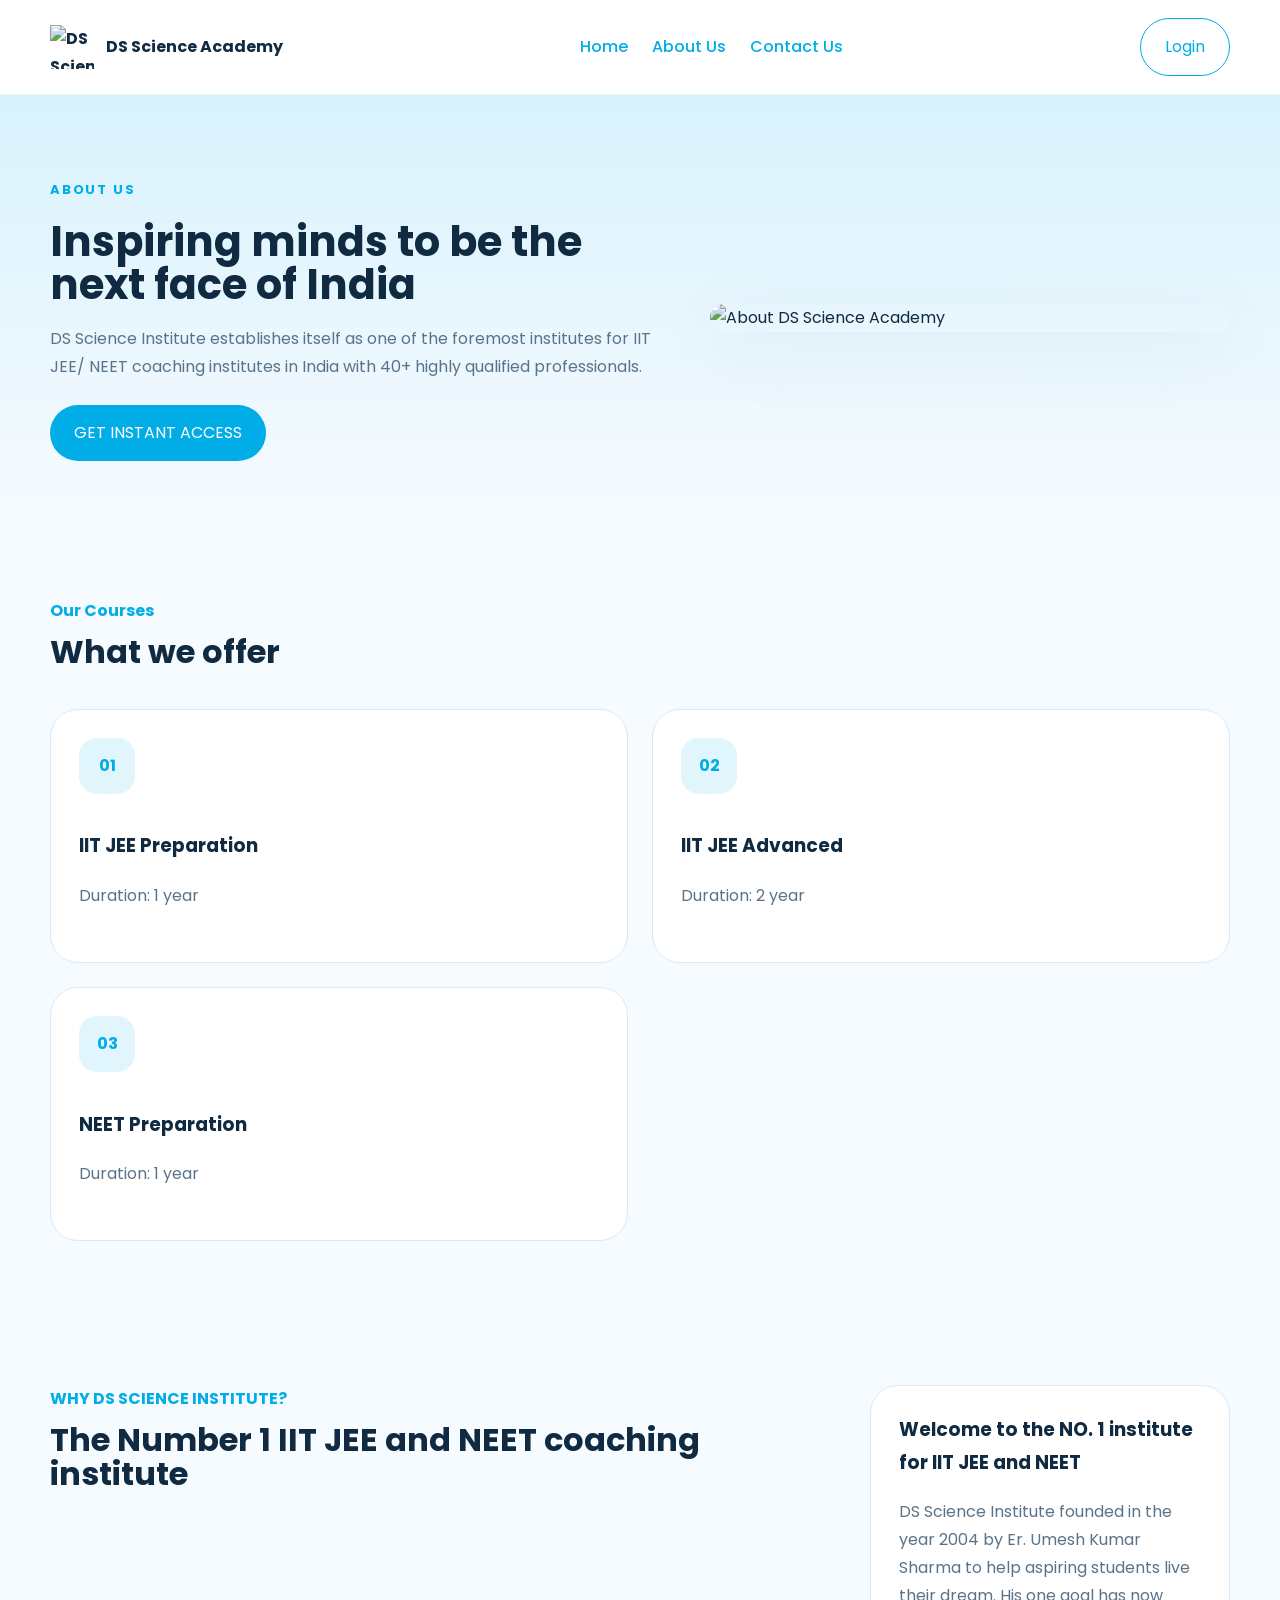
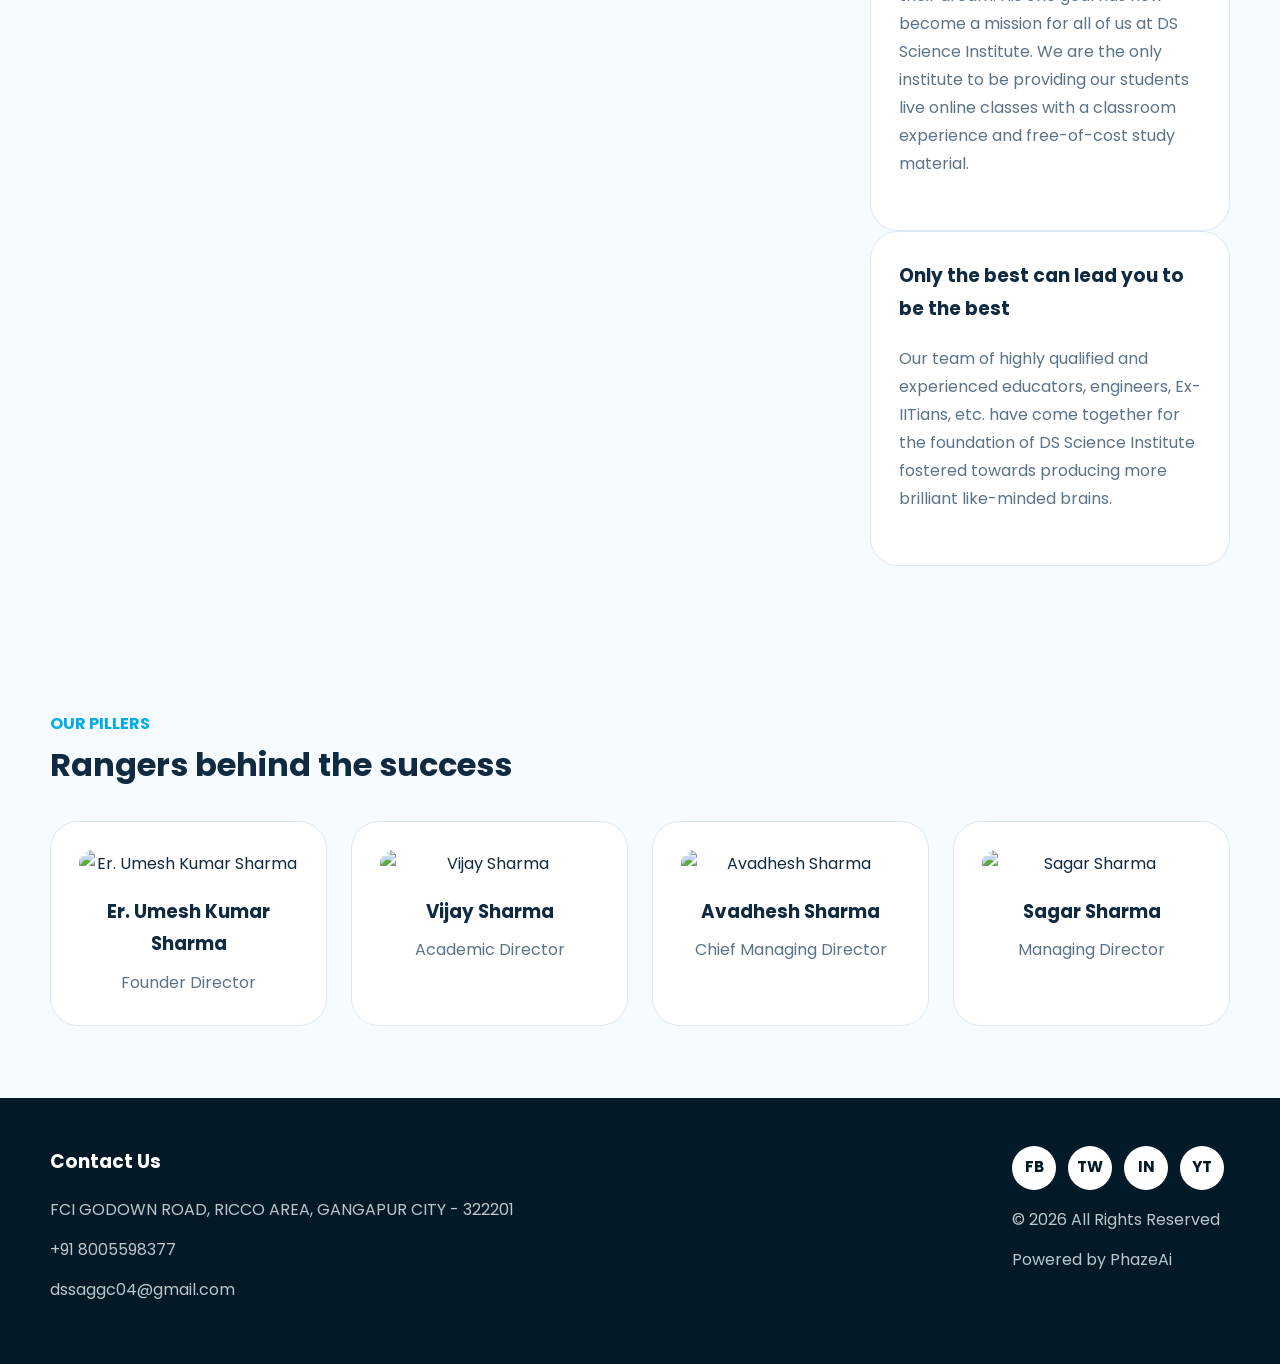
==== about-us.html @ 4ce63ceb "Add files via upload" ====
<!DOCTYPE html>
<html lang="en">
<head>
  <meta charset="UTF-8" />
  <meta name="viewport" content="width=device-width, initial-scale=1.0" />
  <title>About Us - DS Science Academy</title>
  <link rel="stylesheet" href="style.css" />
</head>
<body>
  <header class="site-header">
    <div class="container header-inner">
      <a href="index.html" class="brand">
        <img src="./images/LOGO_1771930653497.webp" alt="DS Science Academy Logo" />
        <span>DS Science Academy</span>
      </a>
      <button class="nav-toggle" aria-label="Open navigation">Menu</button>
      <nav class="site-nav">
        <a href="index.html">Home</a>
        <a href="about-us.html">About Us</a>
        <a href="contact-us.html">Contact Us</a>
      </nav>
      <a class="btn btn-outline target="_blank" rel="noreferrer">Login</a>
    </div>
  </header>

  <main>
    <section class="hero hero-home">
      <div class="container hero-grid">
        <div class="hero-copy">
          <span class="eyebrow">ABOUT US</span>
          <h1>Inspiring minds to be the next face of India</h1>
          <p>DS Science Institute establishes itself as one of the foremost institutes for IIT JEE/ NEET coaching institutes in India with 40+ highly qualified professionals.</p>
          <a class="btn btn-primary" href="contact-us.html">GET INSTANT ACCESS</a>
        </div>
        <div class="hero-media">
          <img src="./images/stare.webp" alt="About DS Science Academy" />
        </div>
      </div>
    </section>

    <section class="section section-courses">
      <div class="container">
        <div class="section-head">
          <span>Our Courses</span>
          <h2>What we offer</h2>
        </div>
        <div class="cards grid-2">
          <article class="card">
            <div class="card-number">01</div>
            <div>
              <h3>IIT JEE Preparation</h3>
              <p>Duration: 1 year</p>
            </div>
          </article>
          <article class="card">
            <div class="card-number">02</div>
            <div>
              <h3>IIT JEE Advanced</h3>
              <p>Duration: 2 year</p>
            </div>
          </article>
          <article class="card">
            <div class="card-number">03</div>
            <div>
              <h3>NEET Preparation</h3>
              <p>Duration: 1 year</p>
            </div>
          </article>
        </div>
      </div>
    </section>

    <section class="section section-why">
      <div class="container why-grid">
        <div class="why-copy">
          <span>WHY DS SCIENCE INSTITUTE?</span>
          <h2>The Number 1 IIT JEE and NEET coaching institute</h2>
        </div>
        <div class="why-cards grid-2">
          <article class="why-card">
            <h3>Welcome to the NO. 1 institute for IIT JEE and NEET</h3>
            <p>DS Science Institute founded in the year 2004 by Er. Umesh Kumar Sharma to help aspiring students live their dream. His one goal has now become a mission for all of us at DS Science Institute. We are the only institute to be providing our students live online classes with a classroom experience and free-of-cost study material.</p>
          </article>
          <article class="why-card">
            <h3>Only the best can lead you to be the best</h3>
            <p>Our team of highly qualified and experienced educators, engineers, Ex-IITians, etc. have come together for the foundation of DS Science Institute fostered towards producing more brilliant like-minded brains.</p>
          </article>
        </div>
      </div>
    </section>

    <section class="section section-team">
      <div class="container">
        <div class="section-head">
          <span>OUR PILLERS</span>
          <h2>Rangers behind the success</h2>
        </div>
        <div class="cards grid-4">
          <article class="team-card">
            <img src="./images/umeshkumar.webp" alt="Er. Umesh Kumar Sharma" />
            <h3>Er. Umesh Kumar Sharma</h3>
            <p>Founder Director</p>
          </article>
          <article class="team-card">
            <img src="./images/vijaysharma.webp" alt="Vijay Sharma" />
            <h3>Vijay Sharma</h3>
            <p>Academic Director</p>
          </article>
          <article class="team-card">
            <img src="./images/avadheshsharma.png.webp" alt="Avadhesh Sharma" />
            <h3>Avadhesh Sharma</h3>
            <p>Chief Managing Director</p>
          </article>
          <article class="team-card">
            <img src="./images/sagarsharma.webp" alt="Sagar Sharma" />
            <h3>Sagar Sharma</h3>
            <p>Managing Director</p>
          </article>
        </div>
      </div>
    </section>
  </main>

  <footer class="site-footer">
    <div class="container footer-grid">
      <div>
        <h3>Contact Us</h3>
        <p>FCI GODOWN ROAD, RICCO AREA, GANGAPUR CITY - 322201</p>
        <p>+91 8005598377</p>
        <p>dssaggc04@gmail.com</p>
      </div>
      <div class="footer-right">
        <div class="footer-actions">
          <a class="icon-button" href="#">FB</a>
          <a class="icon-button" href="#">TW</a>
          <a class="icon-button" href="#">IN</a>
          <a class="icon-button" href="#">YT</a>
        </div>
        <p>© 2026 All Rights Reserved</p>
        <p>Powered by PhazeAi</a></p>
      </div>
    </div>
  </footer>

  <script src="scripts.js"></script>
</body>
</html>
---- style.css ----
@import url('https://fonts.googleapis.com/css2?family=Poppins:wght@300;400;500;600;700&display=swap');

:root {
  --bg: #f6fbff;
  --surface: #ffffff;
  --text: #102a41;
  --muted: #5b7388;
  --primary: #00ade7;
  --primary-dark: #007fb2;
  --border: #dbe9f4;
  --shadow: 0 18px 70px rgba(0, 67, 120, 0.08);
}

* {
  box-sizing: border-box;
}

html {
  scroll-behavior: smooth;
}

body {
  margin: 0;
  font-family: "Rubik", "Roboto", "Helvetica", "Arial", sans-serif;
  color: var(--text);
  background: var(--bg);
  line-height: 1.75;
  font-family: 'Poppins', sans-serif;
}

img {
  max-width: 100%;
  display: block;
}

a {
  color: inherit;
  text-decoration: none;
}

button,
a.btn {
  font: inherit;
}

.container {
  width: min(1180px, calc(100% - 40px));
  margin: 0 auto;
}

.header-inner,
.hero-grid,
.feature-grid,
.why-grid,
.footer-grid {
  display: grid;
  gap: 32px;
}

.site-header {
  position: sticky;
  top: 0;
  z-index: 20;
  background: rgba(255, 255, 255, 0.98);
  border-bottom: 1px solid rgba(13, 50, 73, 0.06);
  backdrop-filter: blur(10px);
}

.header-inner {
  grid-template-columns: auto 1fr auto;
  align-items: center;
  padding: 18px 0;
}

.brand {
  display: inline-flex;
  align-items: center;
  gap: 12px;
  font-weight: 700;
  color: var(--text);
}

.brand img {
  width: 44px;
  height: 44px;
  object-fit: contain;
}

.site-nav {
  display: flex;
  justify-content: center;
  gap: 24px;
}

.site-nav a {
  color: var(--primary);
  font-weight: 500;
}

.btn {
  display: inline-flex;
  align-items: center;
  justify-content: center;
  gap: 10px;
  padding: 14px 24px;
  border-radius: 999px;
  border: none;
  cursor: pointer;
  transition: transform 0.2s ease, box-shadow 0.2s ease;
}

.btn:hover {
  transform: translateY(-1px);
}

.btn-primary {
  background: var(--primary);
  color: #fff;
}

.btn-outline {
  border: 1px solid var(--primary);
  color: var(--primary);
  background: transparent;
}

.nav-toggle {
  display: none;
  border: 1px solid rgba(0, 173, 231, 0.16);
  background: #fff;
  color: var(--primary);
  border-radius: 999px;
  padding: 10px 16px;
}

.hero {
  padding: 80px 0 64px;
}

.hero-home {
  background: linear-gradient(180deg, rgba(0, 173, 231, 0.12) 0%, rgba(255, 255, 255, 0) 100%);
}

.hero-grid {
  grid-template-columns: minmax(0, 1fr) minmax(320px, 520px);
  align-items: center;
}

.hero-copy {
  max-width: 640px;
}

.eyebrow {
  display: inline-block;
  margin-bottom: 18px;
  font-size: 13px;
  font-weight: 700;
  letter-spacing: 0.14em;
  text-transform: uppercase;
  color: var(--primary);
}

.hero-copy h1,
.feature-copy h2,
.section-head h2,
.why-copy h2 {
  margin: 0 0 18px;
  font-size: clamp(2.6rem, 2.8vw, 4rem);
  line-height: 1.05;
}

.hero-copy p,
.feature-copy p,
.card p,
.why-card p,
.section-copy p {
  margin: 0 0 24px;
  color: var(--muted);
  font-size: 1rem;
}

.hero-media {
  border-radius: 32px;
  overflow: hidden;
  box-shadow: var(--shadow);
}

.feature {
  background: #ffffff;
  padding: 64px 0;
}

.feature-grid {
  grid-template-columns: minmax(0, 1fr) minmax(320px, 520px);
  align-items: center;
}

.feature-media {
  border-radius: 28px;
  overflow: hidden;
  box-shadow: var(--shadow);
}

.section {
  padding: 72px 0;
}

.section-courses .section-head,
.section-team .section-head,
.section-why .why-copy {
  margin-bottom: 40px;
}

.section-head span,
.why-copy span {
  display: block;
  font-weight: 700;
  color: var(--primary);
  margin-bottom: 10px;
}

.section-head h2,
.why-copy h2 {
  margin: 0;
  font-size: clamp(2rem, 2.5vw, 3rem);
}

.cards {
  display: grid;
  gap: 24px;
}

.grid-2 {
  grid-template-columns: repeat(2, minmax(0, 1fr));
}

.grid-4 {
  grid-template-columns: repeat(4, minmax(0, 1fr));
}

.card,
.team-card,
.why-card {
  background: var(--surface);
  border: 1px solid var(--border);
  border-radius: 28px;
  padding: 28px;
}

.card-number {
  display: inline-flex;
  align-items: center;
  justify-content: center;
  width: 56px;
  height: 56px;
  border-radius: 18px;
  background: rgba(0, 173, 231, 0.12);
  color: var(--primary);
  font-weight: 700;
  margin-bottom: 18px;
}

.team-card {
  text-align: center;
}

.team-card img {
  width: 100%;
  max-height: 320px;
  object-fit: cover;
  border-radius: 24px;
  margin-bottom: 18px;
}

.team-card h3 {
  margin: 0 0 8px;
  font-size: 1.15rem;
}

.team-card p {
  margin: 0;
  color: var(--muted);
}

.why-grid {
  grid-template-columns: minmax(0, 1fr) 360px;
  align-items: start;
}

.why-cards {
  grid-template-columns: repeat(2, minmax(0, 1fr));
}

.why-card h3 {
  margin-top: 0;
}

.site-footer {
  background: #021927;
  color: #ffffff;
  padding: 48px 0;
}

.footer-grid {
  grid-template-columns: 1fr auto;
  gap: 28px;
}

.site-footer h3 {
  margin: 0 0 18px;
}

.site-footer p {
  margin: 0 10px 12px 0;
  color: rgba(255, 255, 255, 0.75);
}

.footer-actions {
  display: flex;
  gap: 12px;
  flex-wrap: wrap;
  margin-bottom: 16px;
}

.icon-button {
  display: inline-flex;
  align-items: center;
  justify-content: center;
  width: 44px;
  height: 44px;
  color: #021927;
  background: #ffffff;
  border-radius: 999px;
  font-size: 0.95rem;
  font-weight: 700;
}

@media (max-width: 980px) {
  .header-inner,
  .hero-grid,
  .feature-grid,
  .why-grid,
  .footer-grid {
    grid-template-columns: 1fr;
  }

  .site-nav {
    justify-content: flex-start;
    gap: 18px;
  }
}

@media (max-width: 760px) {
  .header-inner {
    grid-template-columns: auto auto;
  }

  .site-nav {
    position: absolute;
    inset: 76px 20px 0;
    display: grid;
    background: rgba(255, 255, 255, 0.98);
    border: 1px solid var(--border);
    border-radius: 20px;
    padding: 16px 20px;
    gap: 12px;
    transform: translateY(-20px);
    opacity: 0;
    pointer-events: none;
    transition: opacity 0.2s ease, transform 0.2s ease;
  }

  .site-nav.open {
    opacity: 1;
    transform: translateY(0);
    pointer-events: auto;
  }

  .nav-toggle {
    display: inline-flex;
  }

  .btn-outline {
    order: 3;
  }

  .hero {
    padding-top: 60px;
  }

  .cards,
  .why-cards,
  .grid-2,
  .grid-4 {
    grid-template-columns: 1fr;
  }
}
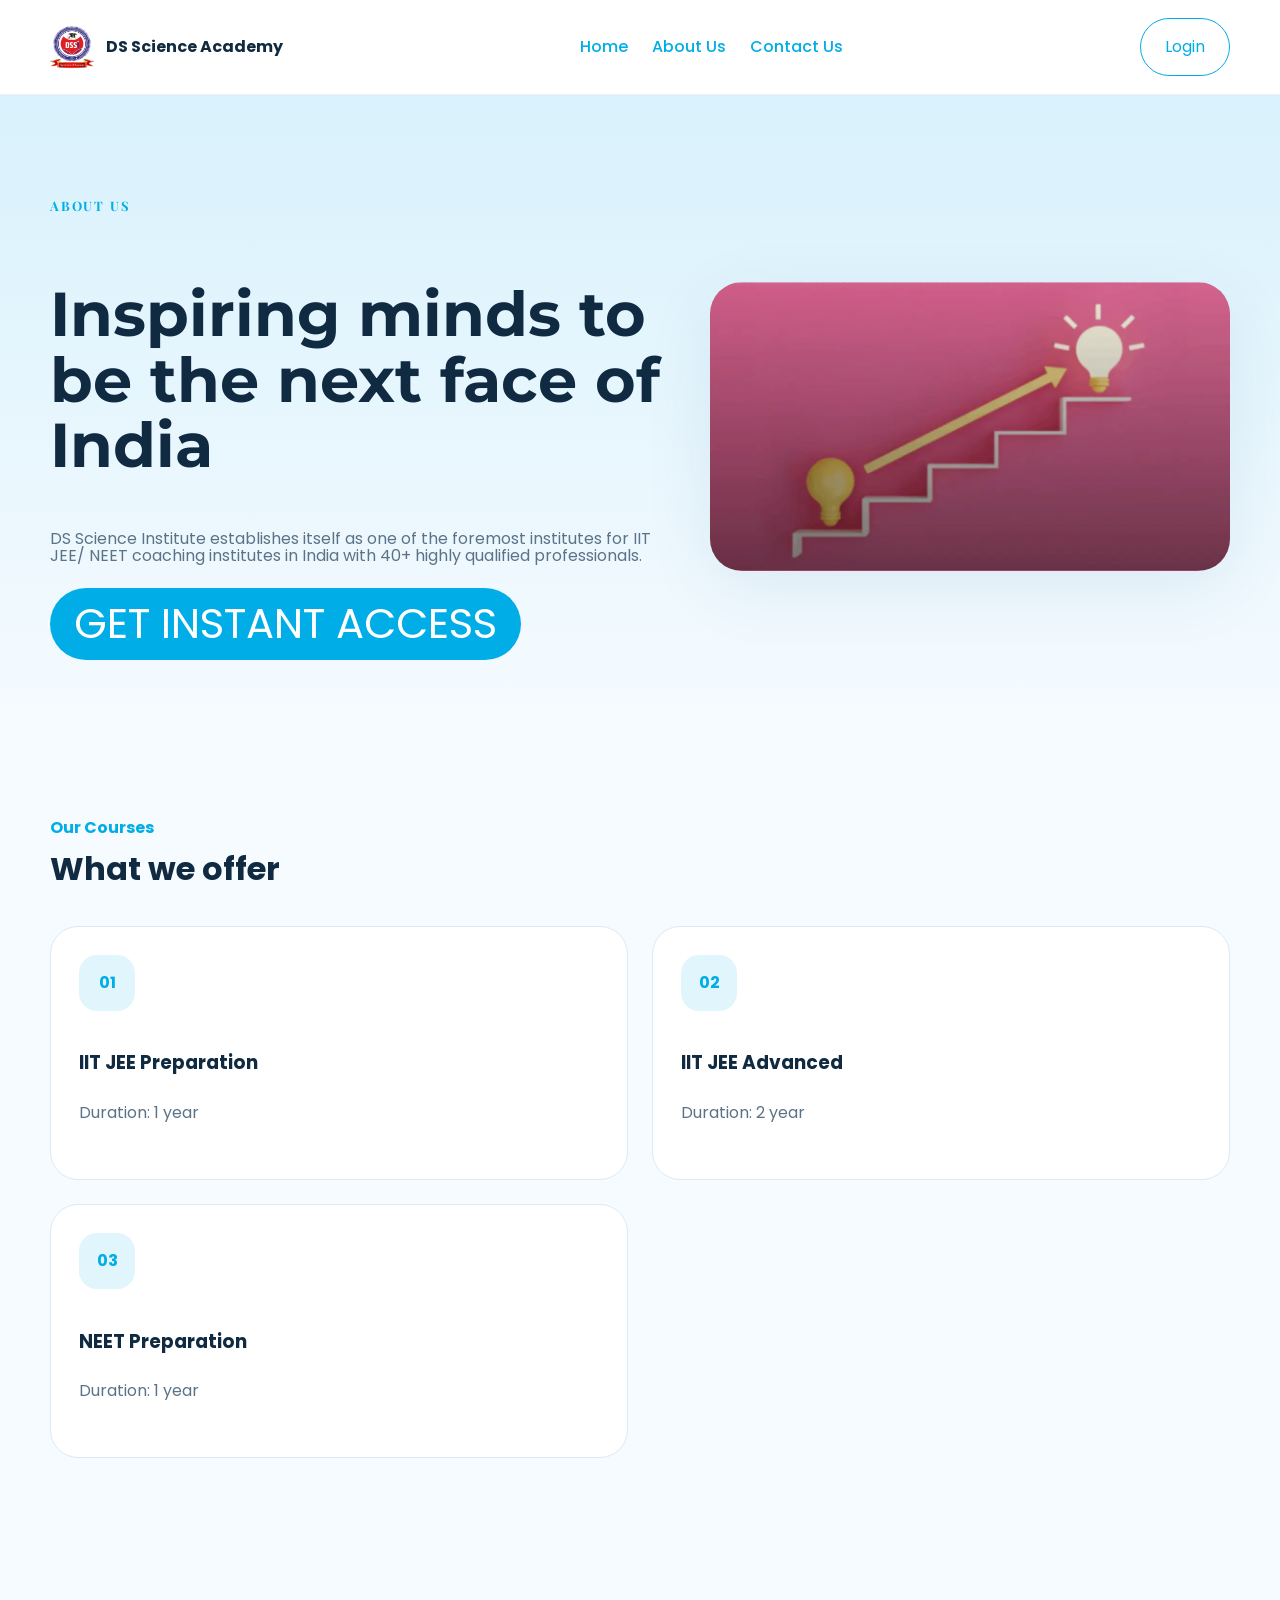
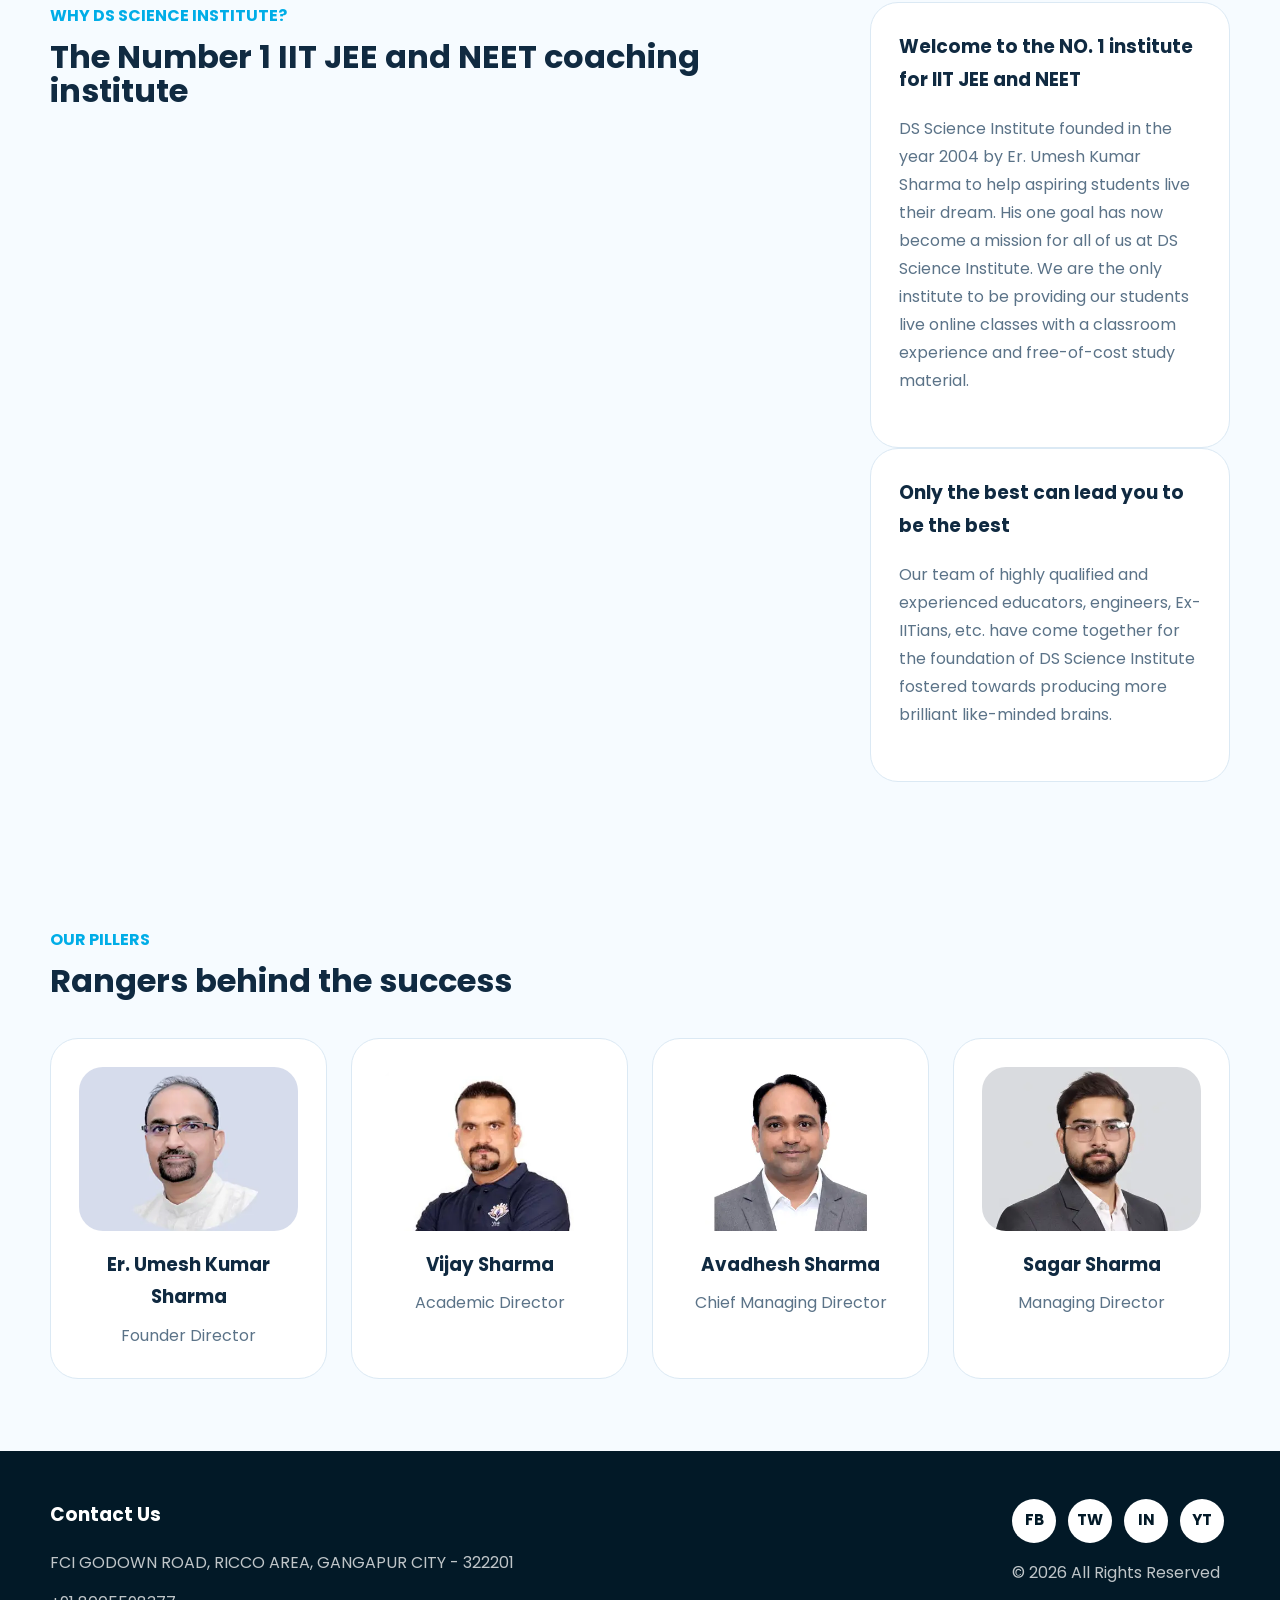
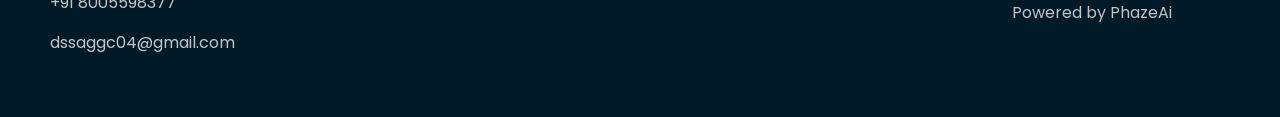
==== commit 11d422a3: "update images" ====
--- a/about-us.html
+++ b/about-us.html
@@ -1,147 +1,147 @@
-<!DOCTYPE html>
-<html lang="en">
-<head>
-  <meta charset="UTF-8" />
-  <meta name="viewport" content="width=device-width, initial-scale=1.0" />
-  <title>About Us - DS Science Academy</title>
-  <link rel="stylesheet" href="style.css" />
-</head>
-<body>
-  <header class="site-header">
-    <div class="container header-inner">
-      <a href="index.html" class="brand">
-        <img src="./images/LOGO_1771930653497.webp" alt="DS Science Academy Logo" />
-        <span>DS Science Academy</span>
-      </a>
-      <button class="nav-toggle" aria-label="Open navigation">Menu</button>
-      <nav class="site-nav">
-        <a href="index.html">Home</a>
-        <a href="about-us.html">About Us</a>
-        <a href="contact-us.html">Contact Us</a>
-      </nav>
-      <a class="btn btn-outline target="_blank" rel="noreferrer">Login</a>
-    </div>
-  </header>
-
-  <main>
-    <section class="hero hero-home">
-      <div class="container hero-grid">
-        <div class="hero-copy">
-          <span class="eyebrow">ABOUT US</span>
-          <h1>Inspiring minds to be the next face of India</h1>
-          <p>DS Science Institute establishes itself as one of the foremost institutes for IIT JEE/ NEET coaching institutes in India with 40+ highly qualified professionals.</p>
-          <a class="btn btn-primary" href="contact-us.html">GET INSTANT ACCESS</a>
-        </div>
-        <div class="hero-media">
-          <img src="./images/stare.webp" alt="About DS Science Academy" />
-        </div>
-      </div>
-    </section>
-
-    <section class="section section-courses">
-      <div class="container">
-        <div class="section-head">
-          <span>Our Courses</span>
-          <h2>What we offer</h2>
-        </div>
-        <div class="cards grid-2">
-          <article class="card">
-            <div class="card-number">01</div>
-            <div>
-              <h3>IIT JEE Preparation</h3>
-              <p>Duration: 1 year</p>
-            </div>
-          </article>
-          <article class="card">
-            <div class="card-number">02</div>
-            <div>
-              <h3>IIT JEE Advanced</h3>
-              <p>Duration: 2 year</p>
-            </div>
-          </article>
-          <article class="card">
-            <div class="card-number">03</div>
-            <div>
-              <h3>NEET Preparation</h3>
-              <p>Duration: 1 year</p>
-            </div>
-          </article>
-        </div>
-      </div>
-    </section>
-
-    <section class="section section-why">
-      <div class="container why-grid">
-        <div class="why-copy">
-          <span>WHY DS SCIENCE INSTITUTE?</span>
-          <h2>The Number 1 IIT JEE and NEET coaching institute</h2>
-        </div>
-        <div class="why-cards grid-2">
-          <article class="why-card">
-            <h3>Welcome to the NO. 1 institute for IIT JEE and NEET</h3>
-            <p>DS Science Institute founded in the year 2004 by Er. Umesh Kumar Sharma to help aspiring students live their dream. His one goal has now become a mission for all of us at DS Science Institute. We are the only institute to be providing our students live online classes with a classroom experience and free-of-cost study material.</p>
-          </article>
-          <article class="why-card">
-            <h3>Only the best can lead you to be the best</h3>
-            <p>Our team of highly qualified and experienced educators, engineers, Ex-IITians, etc. have come together for the foundation of DS Science Institute fostered towards producing more brilliant like-minded brains.</p>
-          </article>
-        </div>
-      </div>
-    </section>
-
-    <section class="section section-team">
-      <div class="container">
-        <div class="section-head">
-          <span>OUR PILLERS</span>
-          <h2>Rangers behind the success</h2>
-        </div>
-        <div class="cards grid-4">
-          <article class="team-card">
-            <img src="./images/umeshkumar.webp" alt="Er. Umesh Kumar Sharma" />
-            <h3>Er. Umesh Kumar Sharma</h3>
-            <p>Founder Director</p>
-          </article>
-          <article class="team-card">
-            <img src="./images/vijaysharma.webp" alt="Vijay Sharma" />
-            <h3>Vijay Sharma</h3>
-            <p>Academic Director</p>
-          </article>
-          <article class="team-card">
-            <img src="./images/avadheshsharma.png.webp" alt="Avadhesh Sharma" />
-            <h3>Avadhesh Sharma</h3>
-            <p>Chief Managing Director</p>
-          </article>
-          <article class="team-card">
-            <img src="./images/sagarsharma.webp" alt="Sagar Sharma" />
-            <h3>Sagar Sharma</h3>
-            <p>Managing Director</p>
-          </article>
-        </div>
-      </div>
-    </section>
-  </main>
-
-  <footer class="site-footer">
-    <div class="container footer-grid">
-      <div>
-        <h3>Contact Us</h3>
-        <p>FCI GODOWN ROAD, RICCO AREA, GANGAPUR CITY - 322201</p>
-        <p>+91 8005598377</p>
-        <p>dssaggc04@gmail.com</p>
-      </div>
-      <div class="footer-right">
-        <div class="footer-actions">
-          <a class="icon-button" href="#">FB</a>
-          <a class="icon-button" href="#">TW</a>
-          <a class="icon-button" href="#">IN</a>
-          <a class="icon-button" href="#">YT</a>
-        </div>
-        <p>© 2026 All Rights Reserved</p>
-        <p>Powered by PhazeAi</a></p>
-      </div>
-    </div>
-  </footer>
-
-  <script src="scripts.js"></script>
-</body>
-</html>
+<!DOCTYPE html>
+<html lang="en">
+<head>
+  <meta charset="UTF-8" />
+  <meta name="viewport" content="width=device-width, initial-scale=1.0" />
+  <title>About Us - DS Science Academy</title>
+  <link rel="stylesheet" href="style.css" />
+</head>
+<body>
+  <header class="site-header">
+    <div class="container header-inner">
+      <a href="index.html" class="brand">
+        <img src="./images/LOGO_1771930653497.webp" alt="DS Science Academy Logo" />
+        <span>DS Science Academy</span>
+      </a>
+      <button class="nav-toggle" aria-label="Open navigation">Menu</button>
+      <nav class="site-nav">
+        <a href="index.html">Home</a>
+        <a href="about-us.html">About Us</a>
+        <a href="contact-us.html">Contact Us</a>
+      </nav>
+      <a class="btn btn-outline target="_blank" rel="noreferrer">Login</a>
+    </div>
+  </header>
+
+  <main>
+    <section class="hero hero-home">
+      <div class="container hero-grid">
+        <div class="hero-copy">
+          <span class="eyebrow">ABOUT US</span>
+          <h1>Inspiring minds to be the next face of India</h1>
+          <p>DS Science Institute establishes itself as one of the foremost institutes for IIT JEE/ NEET coaching institutes in India with 40+ highly qualified professionals.</p>
+          <a class="btn btn-primary" href="contact-us.html">GET INSTANT ACCESS</a>
+        </div>
+        <div class="hero-media">
+          <img src="./images/stare.webp" alt="About DS Science Academy" />
+        </div>
+      </div>
+    </section>
+
+    <section class="section section-courses">
+      <div class="container">
+        <div class="section-head">
+          <span>Our Courses</span>
+          <h2>What we offer</h2>
+        </div>
+        <div class="cards grid-2">
+          <article class="card">
+            <div class="card-number">01</div>
+            <div>
+              <h3>IIT JEE Preparation</h3>
+              <p>Duration: 1 year</p>
+            </div>
+          </article>
+          <article class="card">
+            <div class="card-number">02</div>
+            <div>
+              <h3>IIT JEE Advanced</h3>
+              <p>Duration: 2 year</p>
+            </div>
+          </article>
+          <article class="card">
+            <div class="card-number">03</div>
+            <div>
+              <h3>NEET Preparation</h3>
+              <p>Duration: 1 year</p>
+            </div>
+          </article>
+        </div>
+      </div>
+    </section>
+
+    <section class="section section-why">
+      <div class="container why-grid">
+        <div class="why-copy">
+          <span>WHY DS SCIENCE INSTITUTE?</span>
+          <h2>The Number 1 IIT JEE and NEET coaching institute</h2>
+        </div>
+        <div class="why-cards grid-2">
+          <article class="why-card">
+            <h3>Welcome to the NO. 1 institute for IIT JEE and NEET</h3>
+            <p>DS Science Institute founded in the year 2004 by Er. Umesh Kumar Sharma to help aspiring students live their dream. His one goal has now become a mission for all of us at DS Science Institute. We are the only institute to be providing our students live online classes with a classroom experience and free-of-cost study material.</p>
+          </article>
+          <article class="why-card">
+            <h3>Only the best can lead you to be the best</h3>
+            <p>Our team of highly qualified and experienced educators, engineers, Ex-IITians, etc. have come together for the foundation of DS Science Institute fostered towards producing more brilliant like-minded brains.</p>
+          </article>
+        </div>
+      </div>
+    </section>
+
+    <section class="section section-team">
+      <div class="container">
+        <div class="section-head">
+          <span>OUR PILLERS</span>
+          <h2>Rangers behind the success</h2>
+        </div>
+        <div class="cards grid-4">
+          <article class="team-card">
+            <img src="./images/umeshkumar.webp" alt="Er. Umesh Kumar Sharma" />
+            <h3>Er. Umesh Kumar Sharma</h3>
+            <p>Founder Director</p>
+          </article>
+          <article class="team-card">
+            <img src="./images/vijaysharma.webp" alt="Vijay Sharma" />
+            <h3>Vijay Sharma</h3>
+            <p>Academic Director</p>
+          </article>
+          <article class="team-card">
+            <img src="./images/avadheshsharma.png.webp" alt="Avadhesh Sharma" />
+            <h3>Avadhesh Sharma</h3>
+            <p>Chief Managing Director</p>
+          </article>
+          <article class="team-card">
+            <img src="./images/sagarsharma.webp" alt="Sagar Sharma" />
+            <h3>Sagar Sharma</h3>
+            <p>Managing Director</p>
+          </article>
+        </div>
+      </div>
+    </section>
+  </main>
+
+  <footer class="site-footer">
+    <div class="container footer-grid">
+      <div>
+        <h3>Contact Us</h3>
+        <p>FCI GODOWN ROAD, RICCO AREA, GANGAPUR CITY - 322201</p>
+        <p>+91 8005598377</p>
+        <p>dssaggc04@gmail.com</p>
+      </div>
+      <div class="footer-right">
+        <div class="footer-actions">
+          <a class="icon-button" href="#">FB</a>
+          <a class="icon-button" href="#">TW</a>
+          <a class="icon-button" href="#">IN</a>
+          <a class="icon-button" href="#">YT</a>
+        </div>
+        <p>© 2026 All Rights Reserved</p>
+        <p>Powered by PhazeAi</a></p>
+      </div>
+    </div>
+  </footer>
+
+  <script src="scripts.js"></script>
+</body>
+</html>
--- a/style.css
+++ b/style.css
@@ -1,397 +1,424 @@
-@import url('https://fonts.googleapis.com/css2?family=Poppins:wght@300;400;500;600;700&display=swap');
-
-:root {
-  --bg: #f6fbff;
-  --surface: #ffffff;
-  --text: #102a41;
-  --muted: #5b7388;
-  --primary: #00ade7;
-  --primary-dark: #007fb2;
-  --border: #dbe9f4;
-  --shadow: 0 18px 70px rgba(0, 67, 120, 0.08);
-}
-
-* {
-  box-sizing: border-box;
-}
-
-html {
-  scroll-behavior: smooth;
-}
-
-body {
-  margin: 0;
-  font-family: "Rubik", "Roboto", "Helvetica", "Arial", sans-serif;
-  color: var(--text);
-  background: var(--bg);
-  line-height: 1.75;
-  font-family: 'Poppins', sans-serif;
-}
-
-img {
-  max-width: 100%;
-  display: block;
-}
-
-a {
-  color: inherit;
-  text-decoration: none;
-}
-
-button,
-a.btn {
-  font: inherit;
-}
-
-.container {
-  width: min(1180px, calc(100% - 40px));
-  margin: 0 auto;
-}
-
-.header-inner,
-.hero-grid,
-.feature-grid,
-.why-grid,
-.footer-grid {
-  display: grid;
-  gap: 32px;
-}
-
-.site-header {
-  position: sticky;
-  top: 0;
-  z-index: 20;
-  background: rgba(255, 255, 255, 0.98);
-  border-bottom: 1px solid rgba(13, 50, 73, 0.06);
-  backdrop-filter: blur(10px);
-}
-
-.header-inner {
-  grid-template-columns: auto 1fr auto;
-  align-items: center;
-  padding: 18px 0;
-}
-
-.brand {
-  display: inline-flex;
-  align-items: center;
-  gap: 12px;
-  font-weight: 700;
-  color: var(--text);
-}
-
-.brand img {
-  width: 44px;
-  height: 44px;
-  object-fit: contain;
-}
-
-.site-nav {
-  display: flex;
-  justify-content: center;
-  gap: 24px;
-}
-
-.site-nav a {
-  color: var(--primary);
-  font-weight: 500;
-}
-
-.btn {
-  display: inline-flex;
-  align-items: center;
-  justify-content: center;
-  gap: 10px;
-  padding: 14px 24px;
-  border-radius: 999px;
-  border: none;
-  cursor: pointer;
-  transition: transform 0.2s ease, box-shadow 0.2s ease;
-}
-
-.btn:hover {
-  transform: translateY(-1px);
-}
-
-.btn-primary {
-  background: var(--primary);
-  color: #fff;
-}
-
-.btn-outline {
-  border: 1px solid var(--primary);
-  color: var(--primary);
-  background: transparent;
-}
-
-.nav-toggle {
-  display: none;
-  border: 1px solid rgba(0, 173, 231, 0.16);
-  background: #fff;
-  color: var(--primary);
-  border-radius: 999px;
-  padding: 10px 16px;
-}
-
-.hero {
-  padding: 80px 0 64px;
-}
-
-.hero-home {
-  background: linear-gradient(180deg, rgba(0, 173, 231, 0.12) 0%, rgba(255, 255, 255, 0) 100%);
-}
-
-.hero-grid {
-  grid-template-columns: minmax(0, 1fr) minmax(320px, 520px);
-  align-items: center;
-}
-
-.hero-copy {
-  max-width: 640px;
-}
-
-.eyebrow {
-  display: inline-block;
-  margin-bottom: 18px;
-  font-size: 13px;
-  font-weight: 700;
-  letter-spacing: 0.14em;
-  text-transform: uppercase;
-  color: var(--primary);
-}
-
-.hero-copy h1,
-.feature-copy h2,
-.section-head h2,
-.why-copy h2 {
-  margin: 0 0 18px;
-  font-size: clamp(2.6rem, 2.8vw, 4rem);
-  line-height: 1.05;
-}
-
-.hero-copy p,
-.feature-copy p,
-.card p,
-.why-card p,
-.section-copy p {
-  margin: 0 0 24px;
-  color: var(--muted);
-  font-size: 1rem;
-}
-
-.hero-media {
-  border-radius: 32px;
-  overflow: hidden;
-  box-shadow: var(--shadow);
-}
-
-.feature {
-  background: #ffffff;
-  padding: 64px 0;
-}
-
-.feature-grid {
-  grid-template-columns: minmax(0, 1fr) minmax(320px, 520px);
-  align-items: center;
-}
-
-.feature-media {
-  border-radius: 28px;
-  overflow: hidden;
-  box-shadow: var(--shadow);
-}
-
-.section {
-  padding: 72px 0;
-}
-
-.section-courses .section-head,
-.section-team .section-head,
-.section-why .why-copy {
-  margin-bottom: 40px;
-}
-
-.section-head span,
-.why-copy span {
-  display: block;
-  font-weight: 700;
-  color: var(--primary);
-  margin-bottom: 10px;
-}
-
-.section-head h2,
-.why-copy h2 {
-  margin: 0;
-  font-size: clamp(2rem, 2.5vw, 3rem);
-}
-
-.cards {
-  display: grid;
-  gap: 24px;
-}
-
-.grid-2 {
-  grid-template-columns: repeat(2, minmax(0, 1fr));
-}
-
-.grid-4 {
-  grid-template-columns: repeat(4, minmax(0, 1fr));
-}
-
-.card,
-.team-card,
-.why-card {
-  background: var(--surface);
-  border: 1px solid var(--border);
-  border-radius: 28px;
-  padding: 28px;
-}
-
-.card-number {
-  display: inline-flex;
-  align-items: center;
-  justify-content: center;
-  width: 56px;
-  height: 56px;
-  border-radius: 18px;
-  background: rgba(0, 173, 231, 0.12);
-  color: var(--primary);
-  font-weight: 700;
-  margin-bottom: 18px;
-}
-
-.team-card {
-  text-align: center;
-}
-
-.team-card img {
-  width: 100%;
-  max-height: 320px;
-  object-fit: cover;
-  border-radius: 24px;
-  margin-bottom: 18px;
-}
-
-.team-card h3 {
-  margin: 0 0 8px;
-  font-size: 1.15rem;
-}
-
-.team-card p {
-  margin: 0;
-  color: var(--muted);
-}
-
-.why-grid {
-  grid-template-columns: minmax(0, 1fr) 360px;
-  align-items: start;
-}
-
-.why-cards {
-  grid-template-columns: repeat(2, minmax(0, 1fr));
-}
-
-.why-card h3 {
-  margin-top: 0;
-}
-
-.site-footer {
-  background: #021927;
-  color: #ffffff;
-  padding: 48px 0;
-}
-
-.footer-grid {
-  grid-template-columns: 1fr auto;
-  gap: 28px;
-}
-
-.site-footer h3 {
-  margin: 0 0 18px;
-}
-
-.site-footer p {
-  margin: 0 10px 12px 0;
-  color: rgba(255, 255, 255, 0.75);
-}
-
-.footer-actions {
-  display: flex;
-  gap: 12px;
-  flex-wrap: wrap;
-  margin-bottom: 16px;
-}
-
-.icon-button {
-  display: inline-flex;
-  align-items: center;
-  justify-content: center;
-  width: 44px;
-  height: 44px;
-  color: #021927;
-  background: #ffffff;
-  border-radius: 999px;
-  font-size: 0.95rem;
-  font-weight: 700;
-}
-
-@media (max-width: 980px) {
-  .header-inner,
-  .hero-grid,
-  .feature-grid,
-  .why-grid,
-  .footer-grid {
-    grid-template-columns: 1fr;
-  }
-
-  .site-nav {
-    justify-content: flex-start;
-    gap: 18px;
-  }
-}
-
-@media (max-width: 760px) {
-  .header-inner {
-    grid-template-columns: auto auto;
-  }
-
-  .site-nav {
-    position: absolute;
-    inset: 76px 20px 0;
-    display: grid;
-    background: rgba(255, 255, 255, 0.98);
-    border: 1px solid var(--border);
-    border-radius: 20px;
-    padding: 16px 20px;
-    gap: 12px;
-    transform: translateY(-20px);
-    opacity: 0;
-    pointer-events: none;
-    transition: opacity 0.2s ease, transform 0.2s ease;
-  }
-
-  .site-nav.open {
-    opacity: 1;
-    transform: translateY(0);
-    pointer-events: auto;
-  }
-
-  .nav-toggle {
-    display: inline-flex;
-  }
-
-  .btn-outline {
-    order: 3;
-  }
-
-  .hero {
-    padding-top: 60px;
-  }
-
-  .cards,
-  .why-cards,
-  .grid-2,
-  .grid-4 {
-    grid-template-columns: 1fr;
-  }
-}
+@import url('https://fonts.googleapis.com/css2?family=Poppins:wght@300;400;500;600;700&display=swap');
+
+@import url('https://fonts.googleapis.com/css2?family=Montserrat:ital,wght@0,100..900;1,100..900&family=Playfair+Display:ital,wght@0,400..900;1,400..900&display=swap');
+
+@import url('https://fonts.googleapis.com/css2?family=Archivo+Black&family=Montserrat:ital,wght@0,100..900;1,100..900&family=Playfair+Display:ital,wght@0,400..900;1,400..900&display=swap');
+
+@import url('https://fonts.googleapis.com/css2?family=Playfair+Display:ital,wght@0,400..900;1,400..900&display=swap');
+
+
+:root {
+  --bg: #f6fbff;
+  --surface: #ffffff;
+  --text: #102a41;
+  --muted: #5b7388;
+  --primary: #00ade7;
+  --primary-dark: #007fb2;
+  --border: #dbe9f4;
+  --shadow: 0 18px 70px rgba(0, 67, 120, 0.08);
+}
+
+* {
+  box-sizing: border-box;
+}
+
+html {
+  scroll-behavior: smooth;
+}
+
+body {
+  margin: 0;
+  font-family: "Rubik", "Roboto", "Helvetica", "Arial", sans-serif;
+  color: var(--text);
+  background: var(--bg);
+  line-height: 1.75;
+  font-family: 'Poppins', sans-serif;
+}
+
+img {
+  max-width: 100%;
+  display: block;
+}
+
+a {
+  color: inherit;
+  text-decoration: none;
+}
+
+button,
+a.btn {
+  font: inherit;
+}
+
+.container {
+  width: min(1180px, calc(100% - 40px));
+  margin: 0 auto;
+}
+
+.header-inner,
+.hero-grid,
+.feature-grid,
+.why-grid,
+.footer-grid {
+  display: grid;
+  gap: 32px;
+}
+
+.site-header {
+  position: sticky;
+  top: 0;
+  z-index: 20;
+  background: rgba(255, 255, 255, 0.98);
+  border-bottom: 1px solid rgba(13, 50, 73, 0.06);
+  backdrop-filter: blur(10px);
+}
+
+.header-inner {
+  grid-template-columns: auto 1fr auto;
+  align-items: center;
+  padding: 18px 0;
+}
+
+.brand {
+  display: inline-flex;
+  align-items: center;
+  gap: 12px;
+  font-weight: 700;
+  color: var(--text);
+}
+
+.brand img {
+  width: 44px;
+  height: 44px;
+  object-fit: contain;
+}
+
+.site-nav {
+  display: flex;
+  justify-content: center;
+  gap: 24px;
+}
+
+.site-nav a {
+  color: var(--primary);
+  font-weight: 500;
+}
+
+.btn {
+  display: inline-flex;
+  align-items: center;
+  justify-content: center;
+  gap: 10px;
+  padding: 14px 24px;
+  border-radius: 999px;
+  border: none;
+  cursor: pointer;
+  transition: transform 0.2s ease, box-shadow 0.2s ease;
+}
+
+.btn:hover {
+  transform: translateY(-1px);
+}
+
+.btn-primary {
+  background: var(--primary);
+  color: #fff;
+}
+
+.btn-outline {
+  border: 1px solid var(--primary);
+  color: var(--primary);
+  background: transparent;
+}
+
+.nav-toggle {
+  display: none;
+  border: 1px solid rgba(0, 173, 231, 0.16);
+  background: #fff;
+  color: var(--primary);
+  border-radius: 999px;
+  padding: 10px 16px;
+}
+
+.hero {
+  padding: 80px 0 64px;
+}
+
+.hero-home {
+  background: linear-gradient(180deg, rgba(0, 173, 231, 0.12) 0%, rgba(255, 255, 255, 0) 100%);
+}
+
+.hero-grid {
+  grid-template-columns: minmax(0, 1fr) minmax(320px, 520px);
+  align-items: center;
+}
+
+.hero-copy {
+  max-width: 640px;
+}
+.eyebrow h1{
+    font-family: "Playfair Display", serif;
+  font-optical-sizing: auto;
+  font-weight: <weight>;
+  font-style: normal;
+}
+.eyebrow {
+  display: inline-block;
+  margin-bottom: 18px;
+  font-size: 13px;
+  font-weight: 700;
+  letter-spacing: 0.14em;
+  text-transform: uppercase;
+  color: var(--primary);
+}
+
+
+.hero-copy h1{
+      font-family: "Montserrat", sans-serif;
+  font-optical-sizing: auto;
+  font-weight: <weight>;
+  font-style: normal;
+}
+.hero-copy,
+.feature-copy h2,
+.section-head h2,
+.why-copy h2 {
+  margin: 0 0 18px;
+  font-size: clamp(2.6rem, 2.8vw, 4rem);
+  line-height: 1.05;
+}
+
+.hero-copy span{
+  font-family: "Playfair Display", serif;
+  font-optical-sizing: auto;
+  font-weight: <weight>;
+  font-style: normal;
+}
+.hero-copy p,
+.feature-copy p,
+.card p,
+.why-card p,
+.section-copy p {
+  margin: 0 0 24px;
+  color: var(--muted);
+  font-size: 1rem;
+}
+
+.hero-media {
+  border-radius: 32px;
+  overflow: hidden;
+  box-shadow: var(--shadow);
+}
+
+.feature {
+  background: #ffffff;
+  padding: 64px 0;
+}
+
+.feature-grid {
+  grid-template-columns: minmax(0, 1fr) minmax(320px, 520px);
+  align-items: center;
+}
+
+.feature-media {
+  border-radius: 28px;
+  overflow: hidden;
+  box-shadow: var(--shadow);
+}
+
+.section {
+  padding: 72px 0;
+}
+
+.section-courses .section-head,
+.section-team .section-head,
+.section-why .why-copy {
+  margin-bottom: 40px;
+}
+
+.section-head span,
+.why-copy span {
+  display: block;
+  font-weight: 700;
+  color: var(--primary);
+  margin-bottom: 10px;
+}
+
+.section-head h2,
+.why-copy h2 {
+  margin: 0;
+  font-size: clamp(2rem, 2.5vw, 3rem);
+}
+
+.cards {
+  display: grid;
+  gap: 24px;
+}
+
+.grid-2 {
+  grid-template-columns: repeat(2, minmax(0, 1fr));
+}
+
+.grid-4 {
+  grid-template-columns: repeat(4, minmax(0, 1fr));
+}
+
+.card,
+.team-card,
+.why-card {
+  background: var(--surface);
+  border: 1px solid var(--border);
+  border-radius: 28px;
+  padding: 28px;
+}
+
+.card-number {
+  display: inline-flex;
+  align-items: center;
+  justify-content: center;
+  width: 56px;
+  height: 56px;
+  border-radius: 18px;
+  background: rgba(0, 173, 231, 0.12);
+  color: var(--primary);
+  font-weight: 700;
+  margin-bottom: 18px;
+}
+
+.team-card {
+  text-align: center;
+}
+
+.team-card img {
+  width: 100%;
+  max-height: 320px;
+  object-fit: cover;
+  border-radius: 24px;
+  margin-bottom: 18px;
+}
+
+.team-card h3 {
+  margin: 0 0 8px;
+  font-size: 1.15rem;
+}
+
+.team-card p {
+  margin: 0;
+  color: var(--muted);
+}
+
+.why-grid {
+  grid-template-columns: minmax(0, 1fr) 360px;
+  align-items: start;
+}
+
+.why-cards {
+  grid-template-columns: repeat(2, minmax(0, 1fr));
+}
+
+.why-card h3 {
+  margin-top: 0;
+}
+
+.site-footer {
+  background: #021927;
+  color: #ffffff;
+  padding: 48px 0;
+}
+
+.footer-grid {
+  grid-template-columns: 1fr auto;
+  gap: 28px;
+}
+
+.site-footer h3 {
+  margin: 0 0 18px;
+}
+
+.site-footer p {
+  margin: 0 10px 12px 0;
+  color: rgba(255, 255, 255, 0.75);
+}
+
+.footer-actions {
+  display: flex;
+  gap: 12px;
+  flex-wrap: wrap;
+  margin-bottom: 16px;
+}
+
+.icon-button {
+  display: inline-flex;
+  align-items: center;
+  justify-content: center;
+  width: 44px;
+  height: 44px;
+  color: #021927;
+  background: #ffffff;
+  border-radius: 999px;
+  font-size: 0.95rem;
+  font-weight: 700;
+}
+
+@media (max-width: 980px) {
+  .header-inner,
+  .hero-grid,
+  .feature-grid,
+  .why-grid,
+  .footer-grid {
+    grid-template-columns: 1fr;
+  }
+
+  .site-nav {
+    justify-content: flex-start;
+    gap: 18px;
+  }
+}
+
+@media (max-width: 760px) {
+  .header-inner {
+    grid-template-columns: auto auto;
+  }
+
+  .site-nav {
+    justify-content: flex-end;
+    position: absolute;
+    left: 0;
+    inset: 76px 20px 0;
+    display: grid;
+    background: rgba(255, 255, 255, 0.98);
+    border: 1px solid var(--border);
+    border-radius: 20px;
+    padding: 16px 20px;
+    gap: 12px;
+    transform: translateY(-20px);
+    opacity: 0;
+    pointer-events: none;
+    transition: opacity 0.2s ease, transform 0.2s ease;
+  }
+
+  .site-nav.open {
+    opacity: 1;
+    transform: translateY(0);
+    pointer-events: auto;
+  }
+
+  .nav-toggle {
+    display: inline-flex;
+  }
+
+  .btn-outline {
+    order: 3;
+  }
+
+  .hero {
+    padding-top: 60px;
+  }
+
+  .cards,
+  .why-cards,
+  .grid-2,
+  .grid-4 {
+    grid-template-columns: 1fr;
+  }
+}
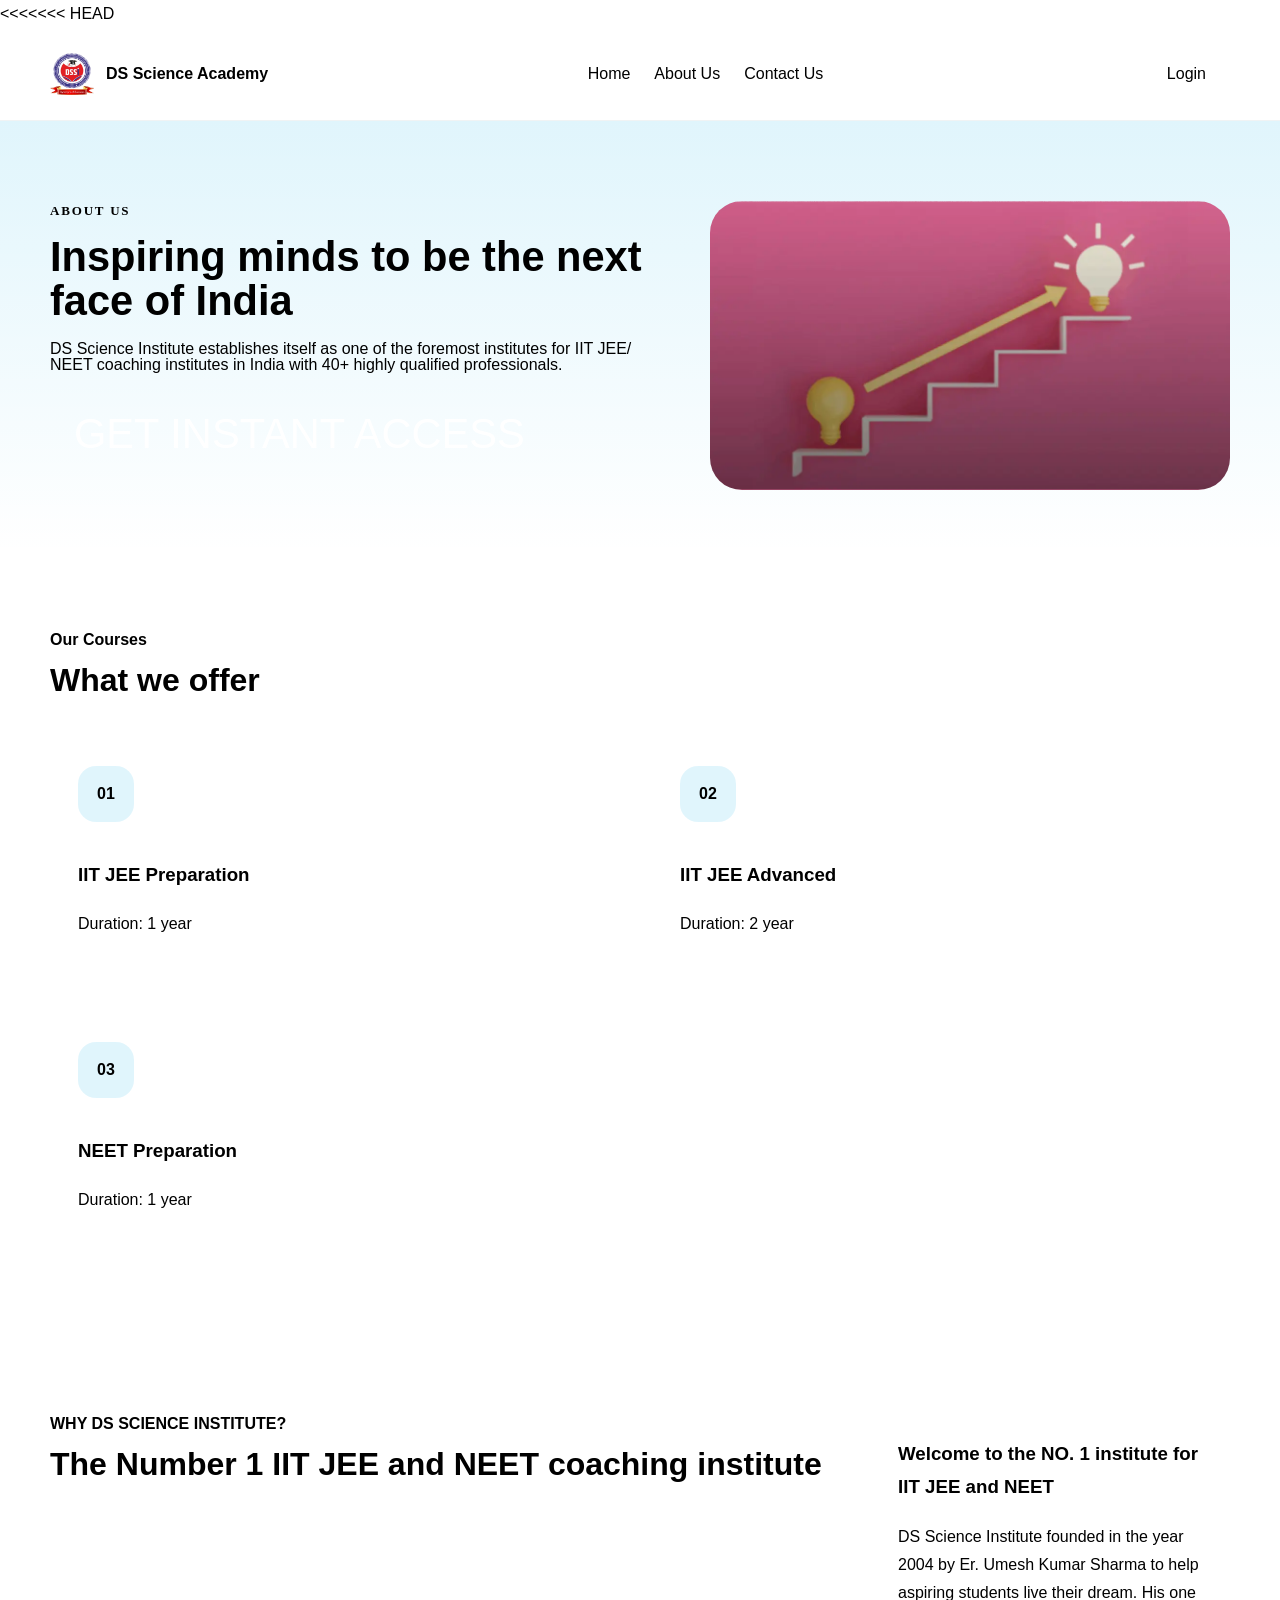
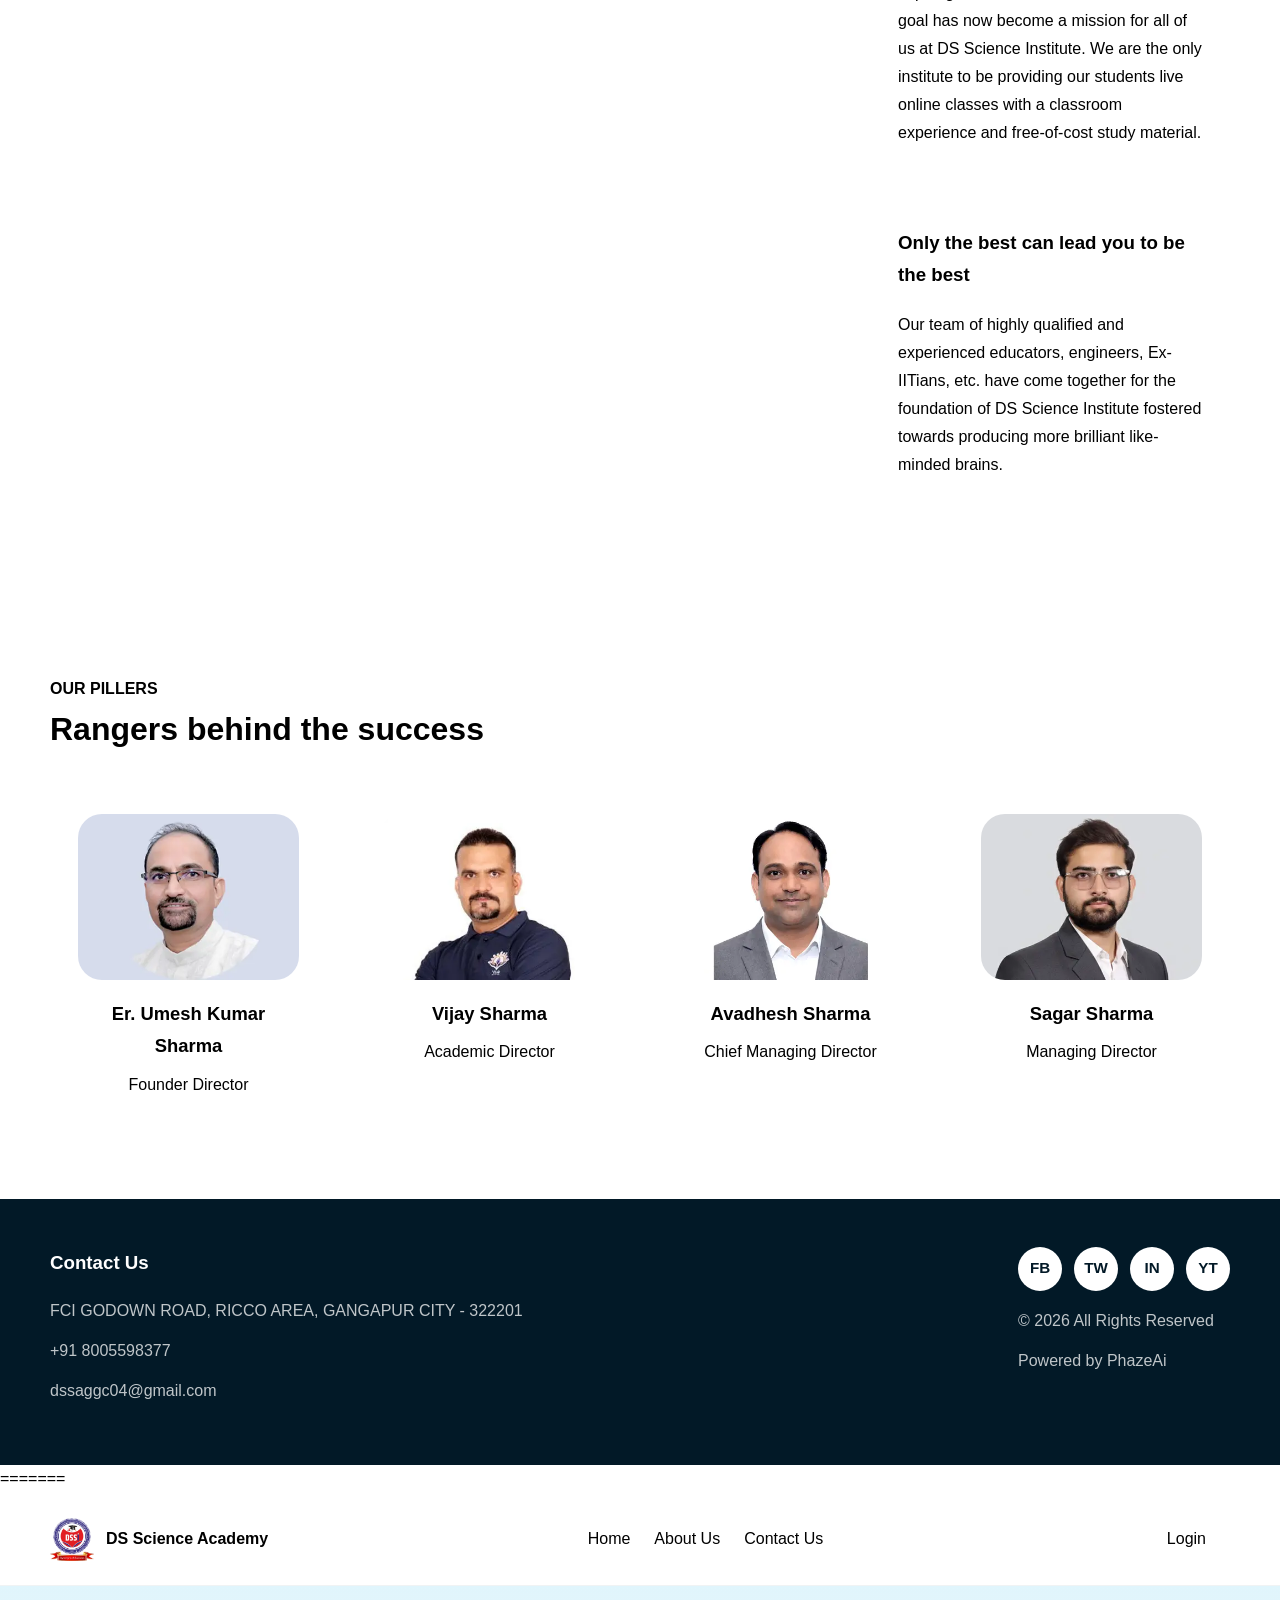
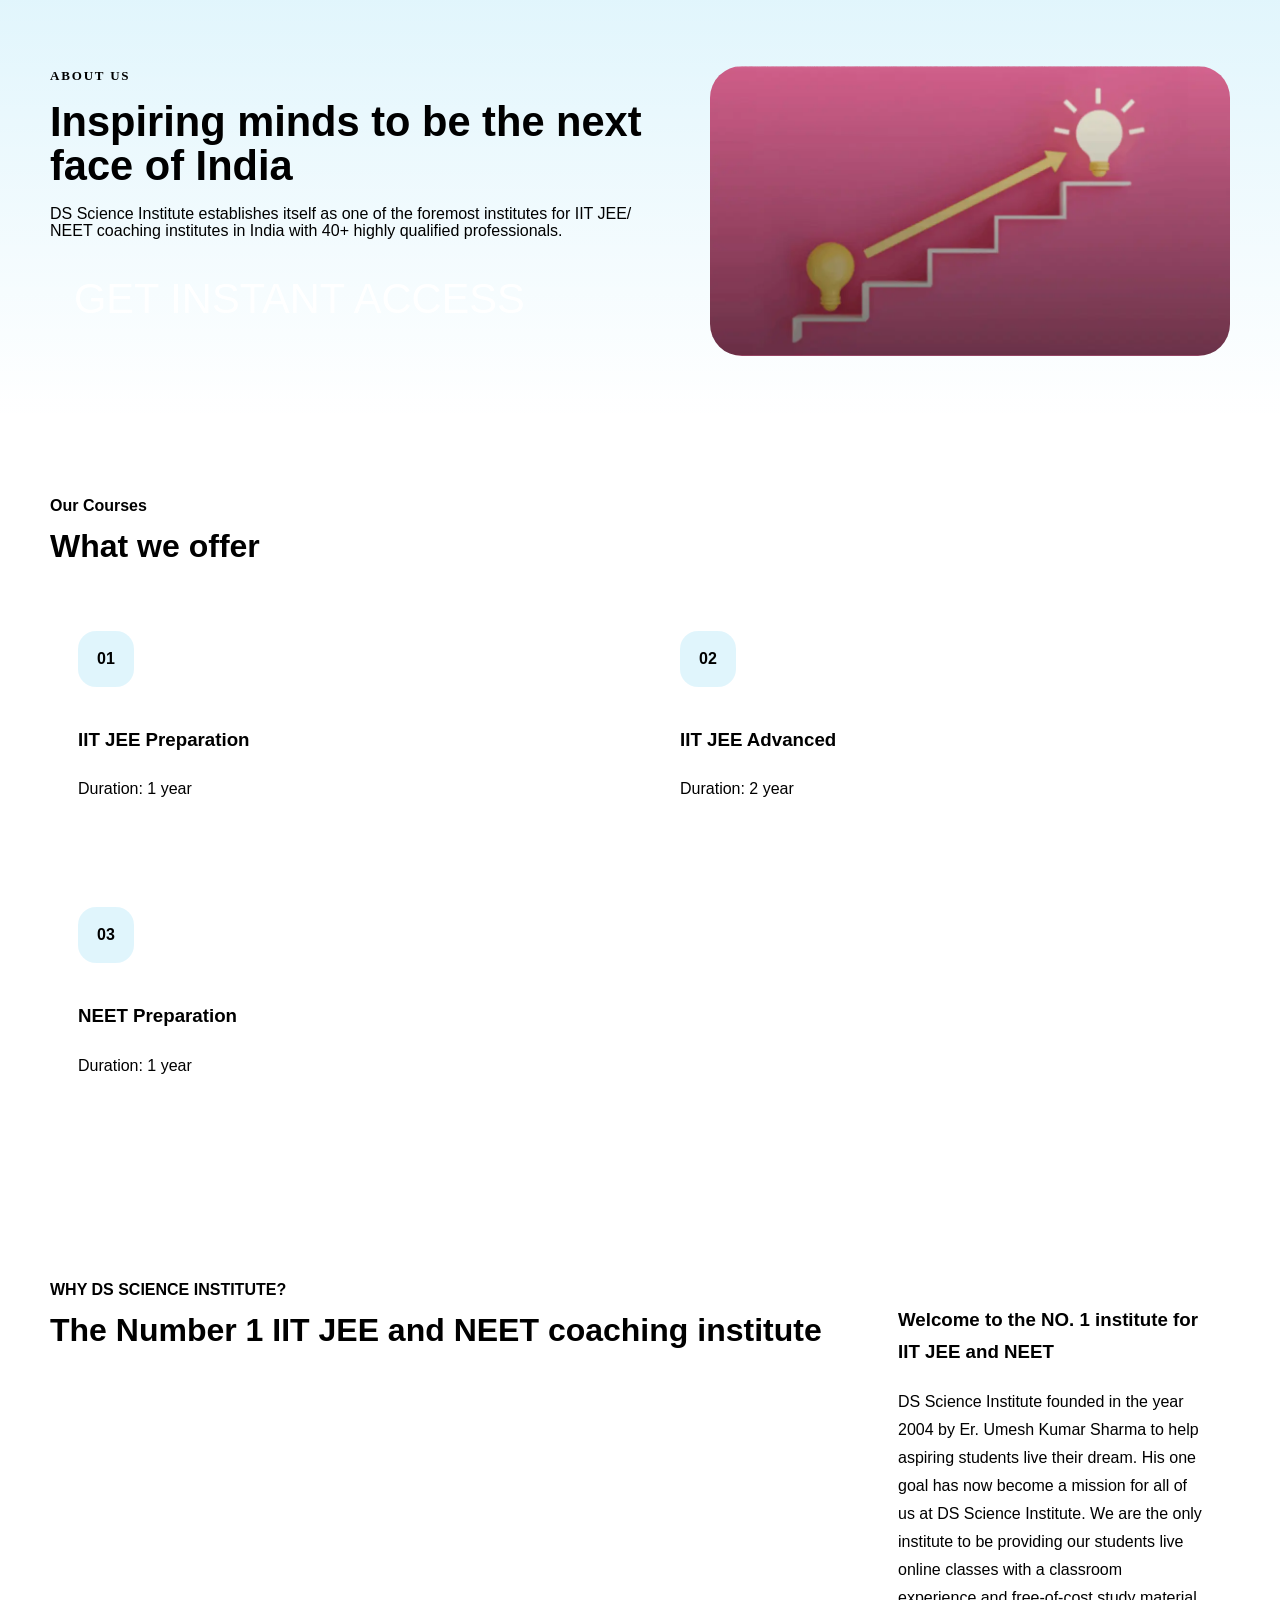
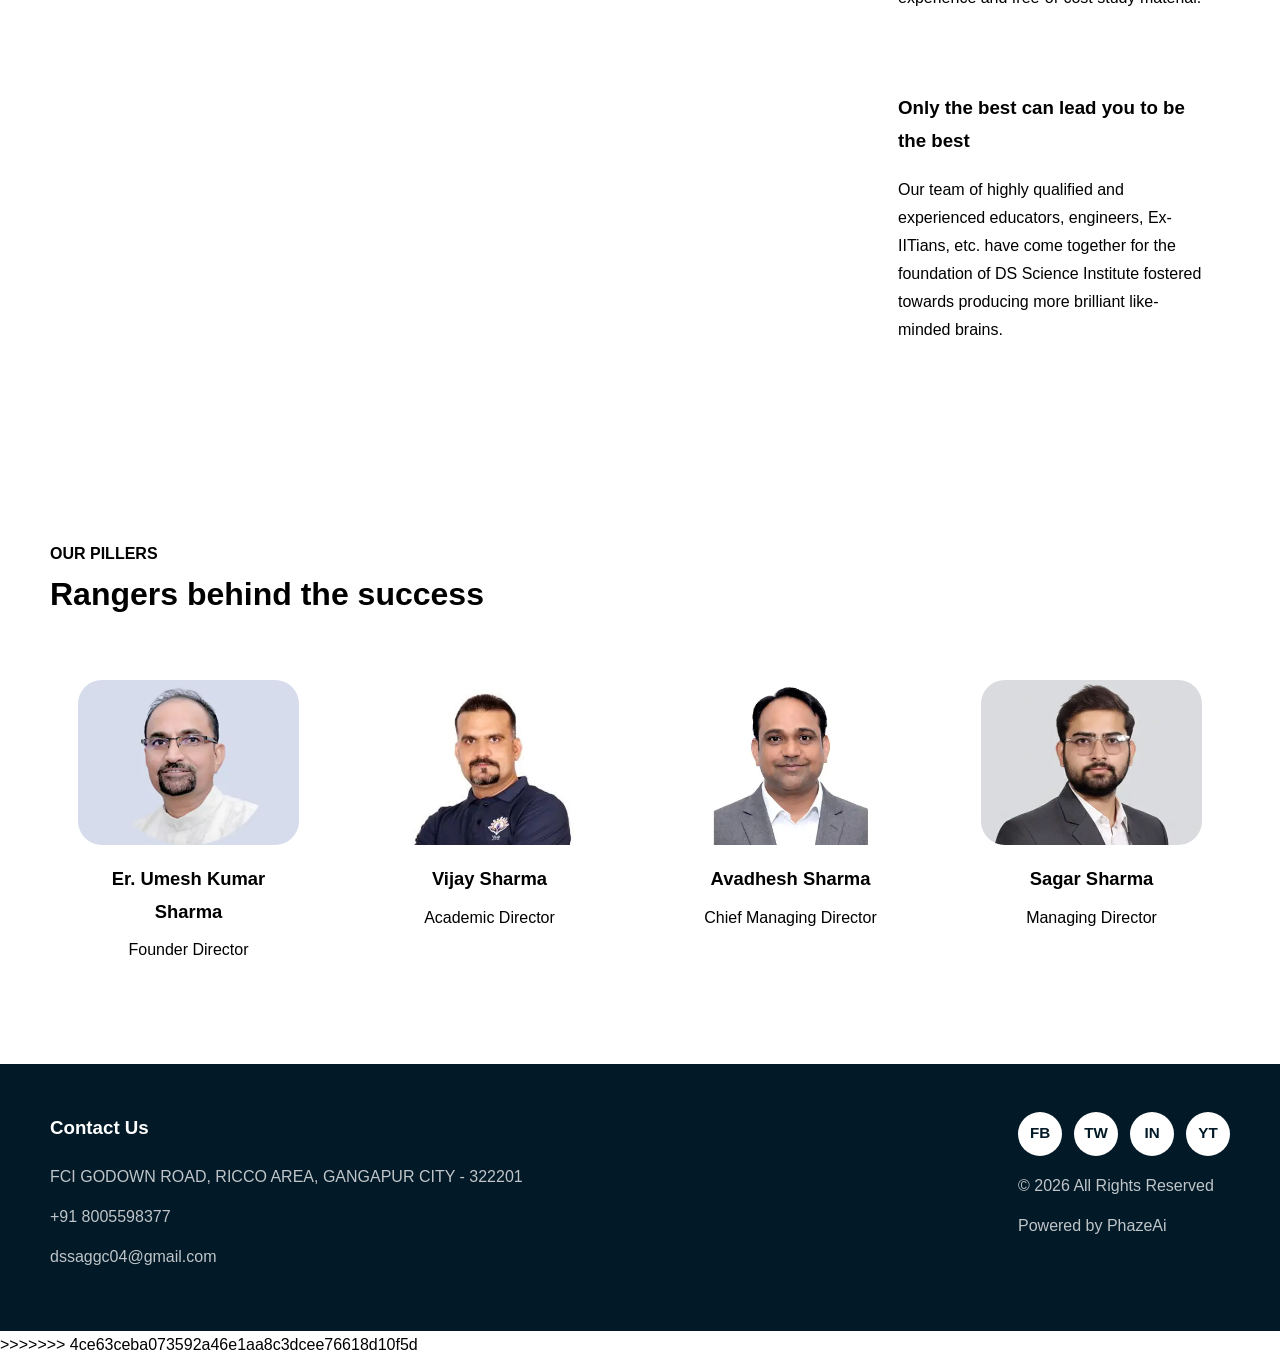
==== commit 588fa89b: "resolve" ====
--- a/about-us.html
+++ b/about-us.html
@@ -1,3 +1,4 @@
+<<<<<<< HEAD
 <!DOCTYPE html>
 <html lang="en">
 <head>
@@ -145,3 +146,152 @@
   <script src="scripts.js"></script>
 </body>
 </html>
+=======
+<!DOCTYPE html>
+<html lang="en">
+<head>
+  <meta charset="UTF-8" />
+  <meta name="viewport" content="width=device-width, initial-scale=1.0" />
+  <title>About Us - DS Science Academy</title>
+  <link rel="stylesheet" href="style.css" />
+</head>
+<body>
+  <header class="site-header">
+    <div class="container header-inner">
+      <a href="index.html" class="brand">
+        <img src="./images/LOGO_1771930653497.webp" alt="DS Science Academy Logo" />
+        <span>DS Science Academy</span>
+      </a>
+      <button class="nav-toggle" aria-label="Open navigation">Menu</button>
+      <nav class="site-nav">
+        <a href="index.html">Home</a>
+        <a href="about-us.html">About Us</a>
+        <a href="contact-us.html">Contact Us</a>
+      </nav>
+      <a class="btn btn-outline target="_blank" rel="noreferrer">Login</a>
+    </div>
+  </header>
+
+  <main>
+    <section class="hero hero-home">
+      <div class="container hero-grid">
+        <div class="hero-copy">
+          <span class="eyebrow">ABOUT US</span>
+          <h1>Inspiring minds to be the next face of India</h1>
+          <p>DS Science Institute establishes itself as one of the foremost institutes for IIT JEE/ NEET coaching institutes in India with 40+ highly qualified professionals.</p>
+          <a class="btn btn-primary" href="contact-us.html">GET INSTANT ACCESS</a>
+        </div>
+        <div class="hero-media">
+          <img src="./images/stare.webp" alt="About DS Science Academy" />
+        </div>
+      </div>
+    </section>
+
+    <section class="section section-courses">
+      <div class="container">
+        <div class="section-head">
+          <span>Our Courses</span>
+          <h2>What we offer</h2>
+        </div>
+        <div class="cards grid-2">
+          <article class="card">
+            <div class="card-number">01</div>
+            <div>
+              <h3>IIT JEE Preparation</h3>
+              <p>Duration: 1 year</p>
+            </div>
+          </article>
+          <article class="card">
+            <div class="card-number">02</div>
+            <div>
+              <h3>IIT JEE Advanced</h3>
+              <p>Duration: 2 year</p>
+            </div>
+          </article>
+          <article class="card">
+            <div class="card-number">03</div>
+            <div>
+              <h3>NEET Preparation</h3>
+              <p>Duration: 1 year</p>
+            </div>
+          </article>
+        </div>
+      </div>
+    </section>
+
+    <section class="section section-why">
+      <div class="container why-grid">
+        <div class="why-copy">
+          <span>WHY DS SCIENCE INSTITUTE?</span>
+          <h2>The Number 1 IIT JEE and NEET coaching institute</h2>
+        </div>
+        <div class="why-cards grid-2">
+          <article class="why-card">
+            <h3>Welcome to the NO. 1 institute for IIT JEE and NEET</h3>
+            <p>DS Science Institute founded in the year 2004 by Er. Umesh Kumar Sharma to help aspiring students live their dream. His one goal has now become a mission for all of us at DS Science Institute. We are the only institute to be providing our students live online classes with a classroom experience and free-of-cost study material.</p>
+          </article>
+          <article class="why-card">
+            <h3>Only the best can lead you to be the best</h3>
+            <p>Our team of highly qualified and experienced educators, engineers, Ex-IITians, etc. have come together for the foundation of DS Science Institute fostered towards producing more brilliant like-minded brains.</p>
+          </article>
+        </div>
+      </div>
+    </section>
+
+    <section class="section section-team">
+      <div class="container">
+        <div class="section-head">
+          <span>OUR PILLERS</span>
+          <h2>Rangers behind the success</h2>
+        </div>
+        <div class="cards grid-4">
+          <article class="team-card">
+            <img src="./images/umeshkumar.webp" alt="Er. Umesh Kumar Sharma" />
+            <h3>Er. Umesh Kumar Sharma</h3>
+            <p>Founder Director</p>
+          </article>
+          <article class="team-card">
+            <img src="./images/vijaysharma.webp" alt="Vijay Sharma" />
+            <h3>Vijay Sharma</h3>
+            <p>Academic Director</p>
+          </article>
+          <article class="team-card">
+            <img src="./images/avadheshsharma.png.webp" alt="Avadhesh Sharma" />
+            <h3>Avadhesh Sharma</h3>
+            <p>Chief Managing Director</p>
+          </article>
+          <article class="team-card">
+            <img src="./images/sagarsharma.webp" alt="Sagar Sharma" />
+            <h3>Sagar Sharma</h3>
+            <p>Managing Director</p>
+          </article>
+        </div>
+      </div>
+    </section>
+  </main>
+
+  <footer class="site-footer">
+    <div class="container footer-grid">
+      <div>
+        <h3>Contact Us</h3>
+        <p>FCI GODOWN ROAD, RICCO AREA, GANGAPUR CITY - 322201</p>
+        <p>+91 8005598377</p>
+        <p>dssaggc04@gmail.com</p>
+      </div>
+      <div class="footer-right">
+        <div class="footer-actions">
+          <a class="icon-button" href="#">FB</a>
+          <a class="icon-button" href="#">TW</a>
+          <a class="icon-button" href="#">IN</a>
+          <a class="icon-button" href="#">YT</a>
+        </div>
+        <p>© 2026 All Rights Reserved</p>
+        <p>Powered by PhazeAi</a></p>
+      </div>
+    </div>
+  </footer>
+
+  <script src="scripts.js"></script>
+</body>
+</html>
+>>>>>>> 4ce63ceba073592a46e1aa8c3dcee76618d10f5d
--- a/style.css
+++ b/style.css
@@ -1,3 +1,4 @@
+<<<<<<< HEAD
 @import url('https://fonts.googleapis.com/css2?family=Poppins:wght@300;400;500;600;700&display=swap');
 
 @import url('https://fonts.googleapis.com/css2?family=Montserrat:ital,wght@0,100..900;1,100..900&family=Playfair+Display:ital,wght@0,400..900;1,400..900&display=swap');
@@ -422,3 +423,402 @@
     grid-template-columns: 1fr;
   }
 }
+=======
+@import url('https://fonts.googleapis.com/css2?family=Poppins:wght@300;400;500;600;700&display=swap');
+
+:root {
+  --bg: #f6fbff;
+  --surface: #ffffff;
+  --text: #102a41;
+  --muted: #5b7388;
+  --primary: #00ade7;
+  --primary-dark: #007fb2;
+  --border: #dbe9f4;
+  --shadow: 0 18px 70px rgba(0, 67, 120, 0.08);
+}
+
+* {
+  box-sizing: border-box;
+}
+
+html {
+  scroll-behavior: smooth;
+}
+
+body {
+  margin: 0;
+  font-family: "Rubik", "Roboto", "Helvetica", "Arial", sans-serif;
+  color: var(--text);
+  background: var(--bg);
+  line-height: 1.75;
+  font-family: 'Poppins', sans-serif;
+}
+
+img {
+  max-width: 100%;
+  display: block;
+}
+
+a {
+  color: inherit;
+  text-decoration: none;
+}
+
+button,
+a.btn {
+  font: inherit;
+}
+
+.container {
+  width: min(1180px, calc(100% - 40px));
+  margin: 0 auto;
+}
+
+.header-inner,
+.hero-grid,
+.feature-grid,
+.why-grid,
+.footer-grid {
+  display: grid;
+  gap: 32px;
+}
+
+.site-header {
+  position: sticky;
+  top: 0;
+  z-index: 20;
+  background: rgba(255, 255, 255, 0.98);
+  border-bottom: 1px solid rgba(13, 50, 73, 0.06);
+  backdrop-filter: blur(10px);
+}
+
+.header-inner {
+  grid-template-columns: auto 1fr auto;
+  align-items: center;
+  padding: 18px 0;
+}
+
+.brand {
+  display: inline-flex;
+  align-items: center;
+  gap: 12px;
+  font-weight: 700;
+  color: var(--text);
+}
+
+.brand img {
+  width: 44px;
+  height: 44px;
+  object-fit: contain;
+}
+
+.site-nav {
+  display: flex;
+  justify-content: center;
+  gap: 24px;
+}
+
+.site-nav a {
+  color: var(--primary);
+  font-weight: 500;
+}
+
+.btn {
+  display: inline-flex;
+  align-items: center;
+  justify-content: center;
+  gap: 10px;
+  padding: 14px 24px;
+  border-radius: 999px;
+  border: none;
+  cursor: pointer;
+  transition: transform 0.2s ease, box-shadow 0.2s ease;
+}
+
+.btn:hover {
+  transform: translateY(-1px);
+}
+
+.btn-primary {
+  background: var(--primary);
+  color: #fff;
+}
+
+.btn-outline {
+  border: 1px solid var(--primary);
+  color: var(--primary);
+  background: transparent;
+}
+
+.nav-toggle {
+  display: none;
+  border: 1px solid rgba(0, 173, 231, 0.16);
+  background: #fff;
+  color: var(--primary);
+  border-radius: 999px;
+  padding: 10px 16px;
+}
+
+.hero {
+  padding: 80px 0 64px;
+}
+
+.hero-home {
+  background: linear-gradient(180deg, rgba(0, 173, 231, 0.12) 0%, rgba(255, 255, 255, 0) 100%);
+}
+
+.hero-grid {
+  grid-template-columns: minmax(0, 1fr) minmax(320px, 520px);
+  align-items: center;
+}
+
+.hero-copy {
+  max-width: 640px;
+}
+
+.eyebrow {
+  display: inline-block;
+  margin-bottom: 18px;
+  font-size: 13px;
+  font-weight: 700;
+  letter-spacing: 0.14em;
+  text-transform: uppercase;
+  color: var(--primary);
+}
+
+.hero-copy h1,
+.feature-copy h2,
+.section-head h2,
+.why-copy h2 {
+  margin: 0 0 18px;
+  font-size: clamp(2.6rem, 2.8vw, 4rem);
+  line-height: 1.05;
+}
+
+.hero-copy p,
+.feature-copy p,
+.card p,
+.why-card p,
+.section-copy p {
+  margin: 0 0 24px;
+  color: var(--muted);
+  font-size: 1rem;
+}
+
+.hero-media {
+  border-radius: 32px;
+  overflow: hidden;
+  box-shadow: var(--shadow);
+}
+
+.feature {
+  background: #ffffff;
+  padding: 64px 0;
+}
+
+.feature-grid {
+  grid-template-columns: minmax(0, 1fr) minmax(320px, 520px);
+  align-items: center;
+}
+
+.feature-media {
+  border-radius: 28px;
+  overflow: hidden;
+  box-shadow: var(--shadow);
+}
+
+.section {
+  padding: 72px 0;
+}
+
+.section-courses .section-head,
+.section-team .section-head,
+.section-why .why-copy {
+  margin-bottom: 40px;
+}
+
+.section-head span,
+.why-copy span {
+  display: block;
+  font-weight: 700;
+  color: var(--primary);
+  margin-bottom: 10px;
+}
+
+.section-head h2,
+.why-copy h2 {
+  margin: 0;
+  font-size: clamp(2rem, 2.5vw, 3rem);
+}
+
+.cards {
+  display: grid;
+  gap: 24px;
+}
+
+.grid-2 {
+  grid-template-columns: repeat(2, minmax(0, 1fr));
+}
+
+.grid-4 {
+  grid-template-columns: repeat(4, minmax(0, 1fr));
+}
+
+.card,
+.team-card,
+.why-card {
+  background: var(--surface);
+  border: 1px solid var(--border);
+  border-radius: 28px;
+  padding: 28px;
+}
+
+.card-number {
+  display: inline-flex;
+  align-items: center;
+  justify-content: center;
+  width: 56px;
+  height: 56px;
+  border-radius: 18px;
+  background: rgba(0, 173, 231, 0.12);
+  color: var(--primary);
+  font-weight: 700;
+  margin-bottom: 18px;
+}
+
+.team-card {
+  text-align: center;
+}
+
+.team-card img {
+  width: 100%;
+  max-height: 320px;
+  object-fit: cover;
+  border-radius: 24px;
+  margin-bottom: 18px;
+}
+
+.team-card h3 {
+  margin: 0 0 8px;
+  font-size: 1.15rem;
+}
+
+.team-card p {
+  margin: 0;
+  color: var(--muted);
+}
+
+.why-grid {
+  grid-template-columns: minmax(0, 1fr) 360px;
+  align-items: start;
+}
+
+.why-cards {
+  grid-template-columns: repeat(2, minmax(0, 1fr));
+}
+
+.why-card h3 {
+  margin-top: 0;
+}
+
+.site-footer {
+  background: #021927;
+  color: #ffffff;
+  padding: 48px 0;
+}
+
+.footer-grid {
+  grid-template-columns: 1fr auto;
+  gap: 28px;
+}
+
+.site-footer h3 {
+  margin: 0 0 18px;
+}
+
+.site-footer p {
+  margin: 0 10px 12px 0;
+  color: rgba(255, 255, 255, 0.75);
+}
+
+.footer-actions {
+  display: flex;
+  gap: 12px;
+  flex-wrap: wrap;
+  margin-bottom: 16px;
+}
+
+.icon-button {
+  display: inline-flex;
+  align-items: center;
+  justify-content: center;
+  width: 44px;
+  height: 44px;
+  color: #021927;
+  background: #ffffff;
+  border-radius: 999px;
+  font-size: 0.95rem;
+  font-weight: 700;
+}
+
+@media (max-width: 980px) {
+  .header-inner,
+  .hero-grid,
+  .feature-grid,
+  .why-grid,
+  .footer-grid {
+    grid-template-columns: 1fr;
+  }
+
+  .site-nav {
+    justify-content: flex-start;
+    gap: 18px;
+  }
+}
+
+@media (max-width: 760px) {
+  .header-inner {
+    grid-template-columns: auto auto;
+  }
+
+  .site-nav {
+    position: absolute;
+    inset: 76px 20px 0;
+    display: grid;
+    background: rgba(255, 255, 255, 0.98);
+    border: 1px solid var(--border);
+    border-radius: 20px;
+    padding: 16px 20px;
+    gap: 12px;
+    transform: translateY(-20px);
+    opacity: 0;
+    pointer-events: none;
+    transition: opacity 0.2s ease, transform 0.2s ease;
+  }
+
+  .site-nav.open {
+    opacity: 1;
+    transform: translateY(0);
+    pointer-events: auto;
+  }
+
+  .nav-toggle {
+    display: inline-flex;
+  }
+
+  .btn-outline {
+    order: 3;
+  }
+
+  .hero {
+    padding-top: 60px;
+  }
+
+  .cards,
+  .why-cards,
+  .grid-2,
+  .grid-4 {
+    grid-template-columns: 1fr;
+  }
+}
+>>>>>>> 4ce63ceba073592a46e1aa8c3dcee76618d10f5d
--- a/style.css
+++ b/style.css
@@ -1,3 +1,4 @@
+<<<<<<< HEAD
 @import url('https://fonts.googleapis.com/css2?family=Poppins:wght@300;400;500;600;700&display=swap');
 
 @import url('https://fonts.googleapis.com/css2?family=Montserrat:ital,wght@0,100..900;1,100..900&family=Playfair+Display:ital,wght@0,400..900;1,400..900&display=swap');
@@ -422,3 +423,402 @@
     grid-template-columns: 1fr;
   }
 }
+=======
+@import url('https://fonts.googleapis.com/css2?family=Poppins:wght@300;400;500;600;700&display=swap');
+
+:root {
+  --bg: #f6fbff;
+  --surface: #ffffff;
+  --text: #102a41;
+  --muted: #5b7388;
+  --primary: #00ade7;
+  --primary-dark: #007fb2;
+  --border: #dbe9f4;
+  --shadow: 0 18px 70px rgba(0, 67, 120, 0.08);
+}
+
+* {
+  box-sizing: border-box;
+}
+
+html {
+  scroll-behavior: smooth;
+}
+
+body {
+  margin: 0;
+  font-family: "Rubik", "Roboto", "Helvetica", "Arial", sans-serif;
+  color: var(--text);
+  background: var(--bg);
+  line-height: 1.75;
+  font-family: 'Poppins', sans-serif;
+}
+
+img {
+  max-width: 100%;
+  display: block;
+}
+
+a {
+  color: inherit;
+  text-decoration: none;
+}
+
+button,
+a.btn {
+  font: inherit;
+}
+
+.container {
+  width: min(1180px, calc(100% - 40px));
+  margin: 0 auto;
+}
+
+.header-inner,
+.hero-grid,
+.feature-grid,
+.why-grid,
+.footer-grid {
+  display: grid;
+  gap: 32px;
+}
+
+.site-header {
+  position: sticky;
+  top: 0;
+  z-index: 20;
+  background: rgba(255, 255, 255, 0.98);
+  border-bottom: 1px solid rgba(13, 50, 73, 0.06);
+  backdrop-filter: blur(10px);
+}
+
+.header-inner {
+  grid-template-columns: auto 1fr auto;
+  align-items: center;
+  padding: 18px 0;
+}
+
+.brand {
+  display: inline-flex;
+  align-items: center;
+  gap: 12px;
+  font-weight: 700;
+  color: var(--text);
+}
+
+.brand img {
+  width: 44px;
+  height: 44px;
+  object-fit: contain;
+}
+
+.site-nav {
+  display: flex;
+  justify-content: center;
+  gap: 24px;
+}
+
+.site-nav a {
+  color: var(--primary);
+  font-weight: 500;
+}
+
+.btn {
+  display: inline-flex;
+  align-items: center;
+  justify-content: center;
+  gap: 10px;
+  padding: 14px 24px;
+  border-radius: 999px;
+  border: none;
+  cursor: pointer;
+  transition: transform 0.2s ease, box-shadow 0.2s ease;
+}
+
+.btn:hover {
+  transform: translateY(-1px);
+}
+
+.btn-primary {
+  background: var(--primary);
+  color: #fff;
+}
+
+.btn-outline {
+  border: 1px solid var(--primary);
+  color: var(--primary);
+  background: transparent;
+}
+
+.nav-toggle {
+  display: none;
+  border: 1px solid rgba(0, 173, 231, 0.16);
+  background: #fff;
+  color: var(--primary);
+  border-radius: 999px;
+  padding: 10px 16px;
+}
+
+.hero {
+  padding: 80px 0 64px;
+}
+
+.hero-home {
+  background: linear-gradient(180deg, rgba(0, 173, 231, 0.12) 0%, rgba(255, 255, 255, 0) 100%);
+}
+
+.hero-grid {
+  grid-template-columns: minmax(0, 1fr) minmax(320px, 520px);
+  align-items: center;
+}
+
+.hero-copy {
+  max-width: 640px;
+}
+
+.eyebrow {
+  display: inline-block;
+  margin-bottom: 18px;
+  font-size: 13px;
+  font-weight: 700;
+  letter-spacing: 0.14em;
+  text-transform: uppercase;
+  color: var(--primary);
+}
+
+.hero-copy h1,
+.feature-copy h2,
+.section-head h2,
+.why-copy h2 {
+  margin: 0 0 18px;
+  font-size: clamp(2.6rem, 2.8vw, 4rem);
+  line-height: 1.05;
+}
+
+.hero-copy p,
+.feature-copy p,
+.card p,
+.why-card p,
+.section-copy p {
+  margin: 0 0 24px;
+  color: var(--muted);
+  font-size: 1rem;
+}
+
+.hero-media {
+  border-radius: 32px;
+  overflow: hidden;
+  box-shadow: var(--shadow);
+}
+
+.feature {
+  background: #ffffff;
+  padding: 64px 0;
+}
+
+.feature-grid {
+  grid-template-columns: minmax(0, 1fr) minmax(320px, 520px);
+  align-items: center;
+}
+
+.feature-media {
+  border-radius: 28px;
+  overflow: hidden;
+  box-shadow: var(--shadow);
+}
+
+.section {
+  padding: 72px 0;
+}
+
+.section-courses .section-head,
+.section-team .section-head,
+.section-why .why-copy {
+  margin-bottom: 40px;
+}
+
+.section-head span,
+.why-copy span {
+  display: block;
+  font-weight: 700;
+  color: var(--primary);
+  margin-bottom: 10px;
+}
+
+.section-head h2,
+.why-copy h2 {
+  margin: 0;
+  font-size: clamp(2rem, 2.5vw, 3rem);
+}
+
+.cards {
+  display: grid;
+  gap: 24px;
+}
+
+.grid-2 {
+  grid-template-columns: repeat(2, minmax(0, 1fr));
+}
+
+.grid-4 {
+  grid-template-columns: repeat(4, minmax(0, 1fr));
+}
+
+.card,
+.team-card,
+.why-card {
+  background: var(--surface);
+  border: 1px solid var(--border);
+  border-radius: 28px;
+  padding: 28px;
+}
+
+.card-number {
+  display: inline-flex;
+  align-items: center;
+  justify-content: center;
+  width: 56px;
+  height: 56px;
+  border-radius: 18px;
+  background: rgba(0, 173, 231, 0.12);
+  color: var(--primary);
+  font-weight: 700;
+  margin-bottom: 18px;
+}
+
+.team-card {
+  text-align: center;
+}
+
+.team-card img {
+  width: 100%;
+  max-height: 320px;
+  object-fit: cover;
+  border-radius: 24px;
+  margin-bottom: 18px;
+}
+
+.team-card h3 {
+  margin: 0 0 8px;
+  font-size: 1.15rem;
+}
+
+.team-card p {
+  margin: 0;
+  color: var(--muted);
+}
+
+.why-grid {
+  grid-template-columns: minmax(0, 1fr) 360px;
+  align-items: start;
+}
+
+.why-cards {
+  grid-template-columns: repeat(2, minmax(0, 1fr));
+}
+
+.why-card h3 {
+  margin-top: 0;
+}
+
+.site-footer {
+  background: #021927;
+  color: #ffffff;
+  padding: 48px 0;
+}
+
+.footer-grid {
+  grid-template-columns: 1fr auto;
+  gap: 28px;
+}
+
+.site-footer h3 {
+  margin: 0 0 18px;
+}
+
+.site-footer p {
+  margin: 0 10px 12px 0;
+  color: rgba(255, 255, 255, 0.75);
+}
+
+.footer-actions {
+  display: flex;
+  gap: 12px;
+  flex-wrap: wrap;
+  margin-bottom: 16px;
+}
+
+.icon-button {
+  display: inline-flex;
+  align-items: center;
+  justify-content: center;
+  width: 44px;
+  height: 44px;
+  color: #021927;
+  background: #ffffff;
+  border-radius: 999px;
+  font-size: 0.95rem;
+  font-weight: 700;
+}
+
+@media (max-width: 980px) {
+  .header-inner,
+  .hero-grid,
+  .feature-grid,
+  .why-grid,
+  .footer-grid {
+    grid-template-columns: 1fr;
+  }
+
+  .site-nav {
+    justify-content: flex-start;
+    gap: 18px;
+  }
+}
+
+@media (max-width: 760px) {
+  .header-inner {
+    grid-template-columns: auto auto;
+  }
+
+  .site-nav {
+    position: absolute;
+    inset: 76px 20px 0;
+    display: grid;
+    background: rgba(255, 255, 255, 0.98);
+    border: 1px solid var(--border);
+    border-radius: 20px;
+    padding: 16px 20px;
+    gap: 12px;
+    transform: translateY(-20px);
+    opacity: 0;
+    pointer-events: none;
+    transition: opacity 0.2s ease, transform 0.2s ease;
+  }
+
+  .site-nav.open {
+    opacity: 1;
+    transform: translateY(0);
+    pointer-events: auto;
+  }
+
+  .nav-toggle {
+    display: inline-flex;
+  }
+
+  .btn-outline {
+    order: 3;
+  }
+
+  .hero {
+    padding-top: 60px;
+  }
+
+  .cards,
+  .why-cards,
+  .grid-2,
+  .grid-4 {
+    grid-template-columns: 1fr;
+  }
+}
+>>>>>>> 4ce63ceba073592a46e1aa8c3dcee76618d10f5d
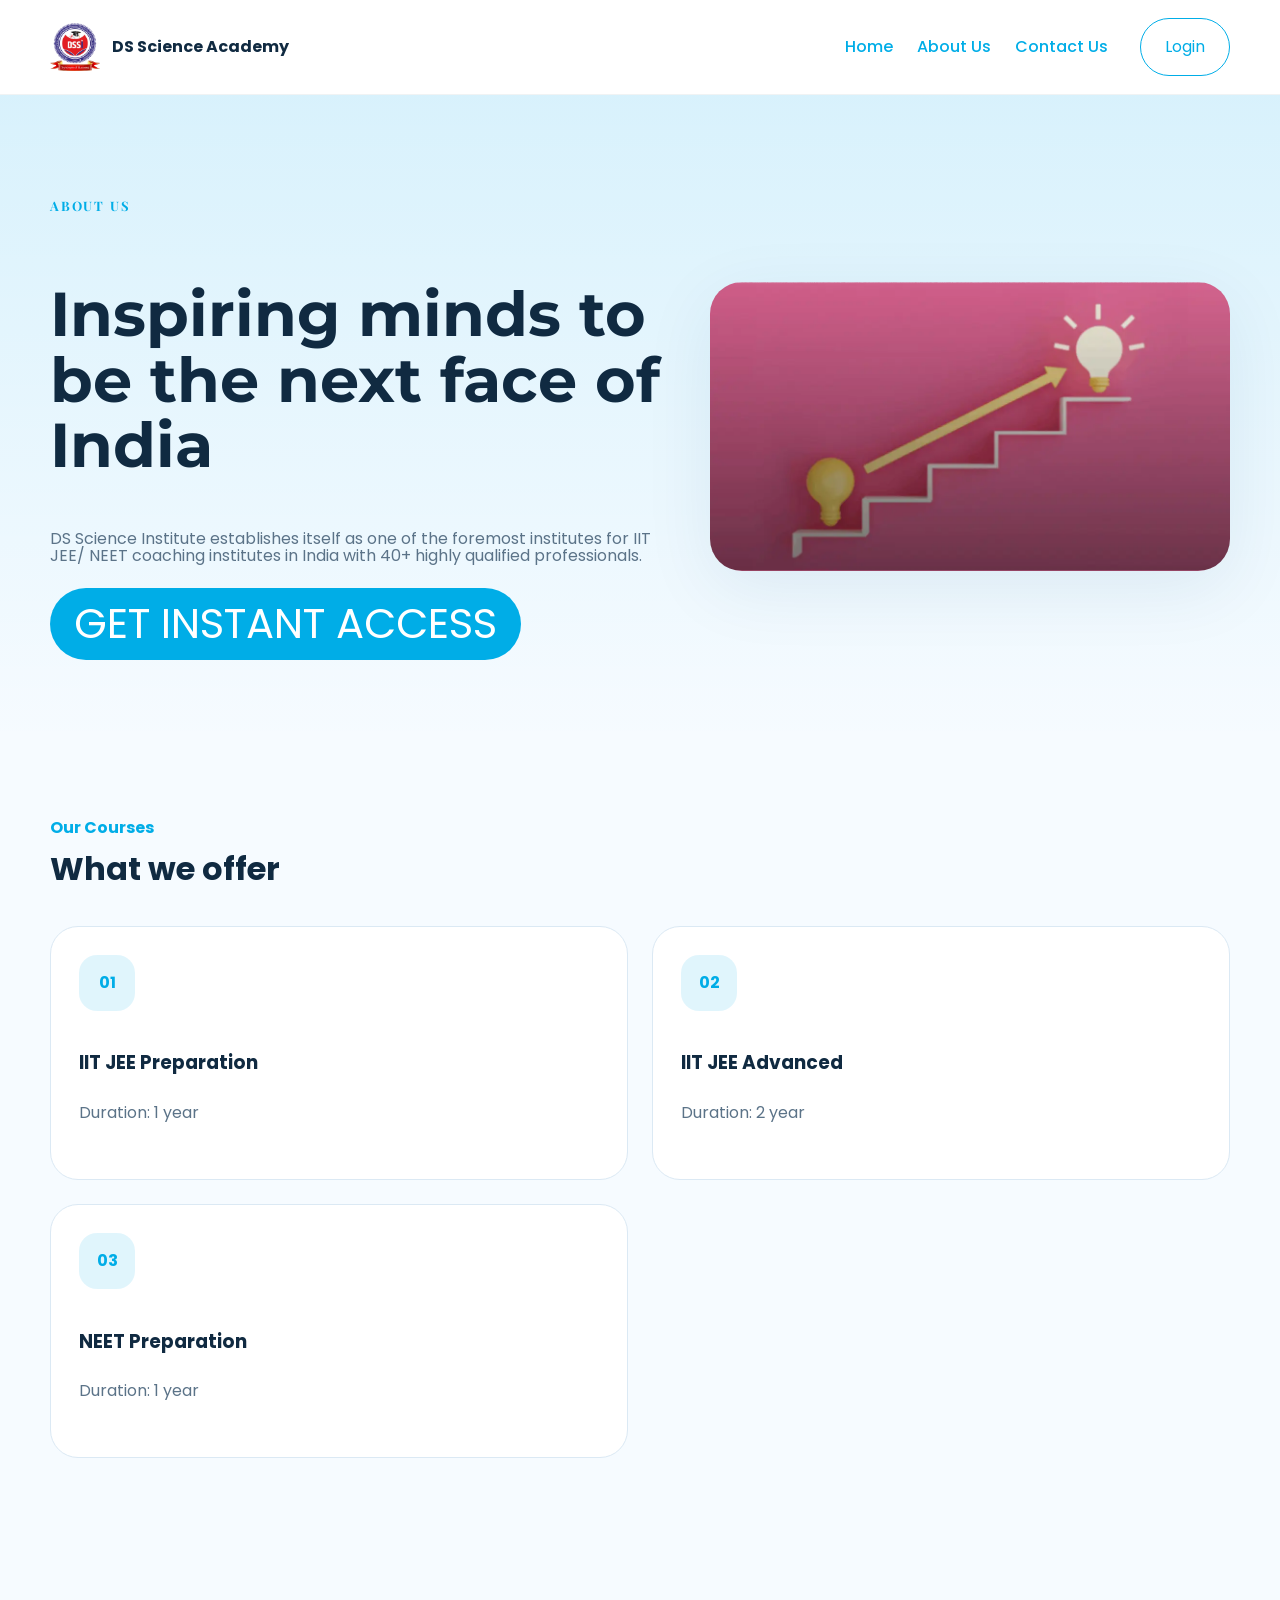
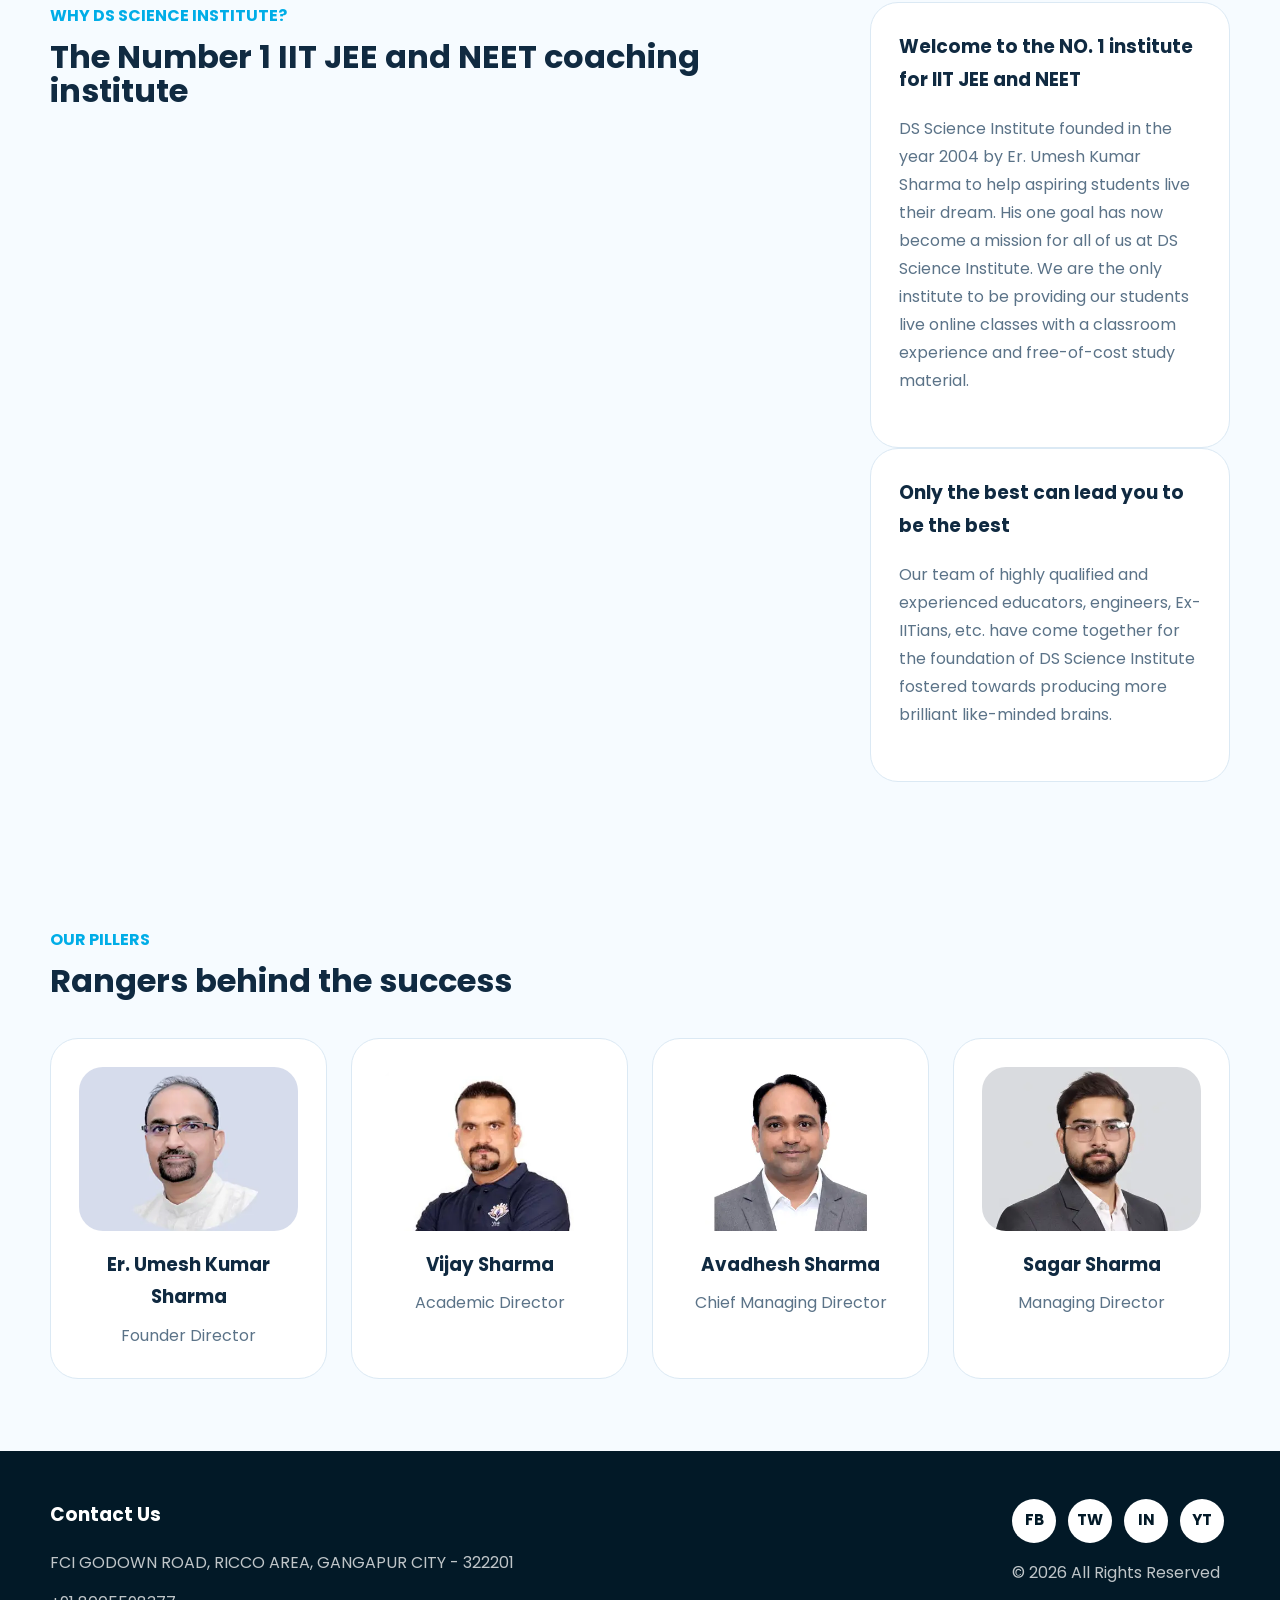
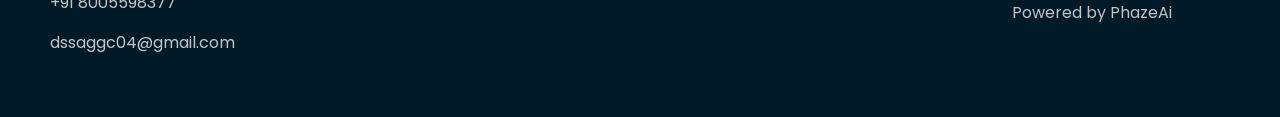
==== commit caf60668: "update nav bar 1st time" ====
--- a/about-us.html
+++ b/about-us.html
@@ -1,4 +1,3 @@
-<<<<<<< HEAD
 <!DOCTYPE html>
 <html lang="en">
 <head>
@@ -146,152 +145,3 @@
   <script src="scripts.js"></script>
 </body>
 </html>
-=======
-<!DOCTYPE html>
-<html lang="en">
-<head>
-  <meta charset="UTF-8" />
-  <meta name="viewport" content="width=device-width, initial-scale=1.0" />
-  <title>About Us - DS Science Academy</title>
-  <link rel="stylesheet" href="style.css" />
-</head>
-<body>
-  <header class="site-header">
-    <div class="container header-inner">
-      <a href="index.html" class="brand">
-        <img src="./images/LOGO_1771930653497.webp" alt="DS Science Academy Logo" />
-        <span>DS Science Academy</span>
-      </a>
-      <button class="nav-toggle" aria-label="Open navigation">Menu</button>
-      <nav class="site-nav">
-        <a href="index.html">Home</a>
-        <a href="about-us.html">About Us</a>
-        <a href="contact-us.html">Contact Us</a>
-      </nav>
-      <a class="btn btn-outline target="_blank" rel="noreferrer">Login</a>
-    </div>
-  </header>
-
-  <main>
-    <section class="hero hero-home">
-      <div class="container hero-grid">
-        <div class="hero-copy">
-          <span class="eyebrow">ABOUT US</span>
-          <h1>Inspiring minds to be the next face of India</h1>
-          <p>DS Science Institute establishes itself as one of the foremost institutes for IIT JEE/ NEET coaching institutes in India with 40+ highly qualified professionals.</p>
-          <a class="btn btn-primary" href="contact-us.html">GET INSTANT ACCESS</a>
-        </div>
-        <div class="hero-media">
-          <img src="./images/stare.webp" alt="About DS Science Academy" />
-        </div>
-      </div>
-    </section>
-
-    <section class="section section-courses">
-      <div class="container">
-        <div class="section-head">
-          <span>Our Courses</span>
-          <h2>What we offer</h2>
-        </div>
-        <div class="cards grid-2">
-          <article class="card">
-            <div class="card-number">01</div>
-            <div>
-              <h3>IIT JEE Preparation</h3>
-              <p>Duration: 1 year</p>
-            </div>
-          </article>
-          <article class="card">
-            <div class="card-number">02</div>
-            <div>
-              <h3>IIT JEE Advanced</h3>
-              <p>Duration: 2 year</p>
-            </div>
-          </article>
-          <article class="card">
-            <div class="card-number">03</div>
-            <div>
-              <h3>NEET Preparation</h3>
-              <p>Duration: 1 year</p>
-            </div>
-          </article>
-        </div>
-      </div>
-    </section>
-
-    <section class="section section-why">
-      <div class="container why-grid">
-        <div class="why-copy">
-          <span>WHY DS SCIENCE INSTITUTE?</span>
-          <h2>The Number 1 IIT JEE and NEET coaching institute</h2>
-        </div>
-        <div class="why-cards grid-2">
-          <article class="why-card">
-            <h3>Welcome to the NO. 1 institute for IIT JEE and NEET</h3>
-            <p>DS Science Institute founded in the year 2004 by Er. Umesh Kumar Sharma to help aspiring students live their dream. His one goal has now become a mission for all of us at DS Science Institute. We are the only institute to be providing our students live online classes with a classroom experience and free-of-cost study material.</p>
-          </article>
-          <article class="why-card">
-            <h3>Only the best can lead you to be the best</h3>
-            <p>Our team of highly qualified and experienced educators, engineers, Ex-IITians, etc. have come together for the foundation of DS Science Institute fostered towards producing more brilliant like-minded brains.</p>
-          </article>
-        </div>
-      </div>
-    </section>
-
-    <section class="section section-team">
-      <div class="container">
-        <div class="section-head">
-          <span>OUR PILLERS</span>
-          <h2>Rangers behind the success</h2>
-        </div>
-        <div class="cards grid-4">
-          <article class="team-card">
-            <img src="./images/umeshkumar.webp" alt="Er. Umesh Kumar Sharma" />
-            <h3>Er. Umesh Kumar Sharma</h3>
-            <p>Founder Director</p>
-          </article>
-          <article class="team-card">
-            <img src="./images/vijaysharma.webp" alt="Vijay Sharma" />
-            <h3>Vijay Sharma</h3>
-            <p>Academic Director</p>
-          </article>
-          <article class="team-card">
-            <img src="./images/avadheshsharma.png.webp" alt="Avadhesh Sharma" />
-            <h3>Avadhesh Sharma</h3>
-            <p>Chief Managing Director</p>
-          </article>
-          <article class="team-card">
-            <img src="./images/sagarsharma.webp" alt="Sagar Sharma" />
-            <h3>Sagar Sharma</h3>
-            <p>Managing Director</p>
-          </article>
-        </div>
-      </div>
-    </section>
-  </main>
-
-  <footer class="site-footer">
-    <div class="container footer-grid">
-      <div>
-        <h3>Contact Us</h3>
-        <p>FCI GODOWN ROAD, RICCO AREA, GANGAPUR CITY - 322201</p>
-        <p>+91 8005598377</p>
-        <p>dssaggc04@gmail.com</p>
-      </div>
-      <div class="footer-right">
-        <div class="footer-actions">
-          <a class="icon-button" href="#">FB</a>
-          <a class="icon-button" href="#">TW</a>
-          <a class="icon-button" href="#">IN</a>
-          <a class="icon-button" href="#">YT</a>
-        </div>
-        <p>© 2026 All Rights Reserved</p>
-        <p>Powered by PhazeAi</a></p>
-      </div>
-    </div>
-  </footer>
-
-  <script src="scripts.js"></script>
-</body>
-</html>
->>>>>>> 4ce63ceba073592a46e1aa8c3dcee76618d10f5d
--- a/style.css
+++ b/style.css
@@ -1,4 +1,3 @@
-<<<<<<< HEAD
 @import url('https://fonts.googleapis.com/css2?family=Poppins:wght@300;400;500;600;700&display=swap');
 
 @import url('https://fonts.googleapis.com/css2?family=Montserrat:ital,wght@0,100..900;1,100..900&family=Playfair+Display:ital,wght@0,400..900;1,400..900&display=swap');
@@ -89,14 +88,14 @@
 }
 
 .brand img {
-  width: 44px;
-  height: 44px;
+  width: 50px;
+  height: 50px;
   object-fit: contain;
 }
 
 .site-nav {
   display: flex;
-  justify-content: center;
+  justify-content: right;
   gap: 24px;
 }
 
@@ -423,402 +422,8 @@
     grid-template-columns: 1fr;
   }
 }
-=======
-@import url('https://fonts.googleapis.com/css2?family=Poppins:wght@300;400;500;600;700&display=swap');
-
-:root {
-  --bg: #f6fbff;
-  --surface: #ffffff;
-  --text: #102a41;
-  --muted: #5b7388;
-  --primary: #00ade7;
-  --primary-dark: #007fb2;
-  --border: #dbe9f4;
-  --shadow: 0 18px 70px rgba(0, 67, 120, 0.08);
-}
-
-* {
-  box-sizing: border-box;
-}
-
-html {
-  scroll-behavior: smooth;
-}
-
-body {
-  margin: 0;
-  font-family: "Rubik", "Roboto", "Helvetica", "Arial", sans-serif;
-  color: var(--text);
-  background: var(--bg);
-  line-height: 1.75;
-  font-family: 'Poppins', sans-serif;
-}
-
-img {
-  max-width: 100%;
-  display: block;
-}
-
-a {
-  color: inherit;
-  text-decoration: none;
-}
-
-button,
-a.btn {
-  font: inherit;
-}
-
-.container {
-  width: min(1180px, calc(100% - 40px));
-  margin: 0 auto;
-}
-
-.header-inner,
-.hero-grid,
-.feature-grid,
-.why-grid,
-.footer-grid {
-  display: grid;
-  gap: 32px;
-}
-
-.site-header {
-  position: sticky;
-  top: 0;
-  z-index: 20;
-  background: rgba(255, 255, 255, 0.98);
-  border-bottom: 1px solid rgba(13, 50, 73, 0.06);
-  backdrop-filter: blur(10px);
-}
-
-.header-inner {
-  grid-template-columns: auto 1fr auto;
-  align-items: center;
-  padding: 18px 0;
-}
-
-.brand {
-  display: inline-flex;
-  align-items: center;
-  gap: 12px;
-  font-weight: 700;
-  color: var(--text);
-}
-
-.brand img {
-  width: 44px;
-  height: 44px;
-  object-fit: contain;
-}
-
-.site-nav {
-  display: flex;
-  justify-content: center;
-  gap: 24px;
-}
-
-.site-nav a {
-  color: var(--primary);
-  font-weight: 500;
-}
-
-.btn {
-  display: inline-flex;
-  align-items: center;
-  justify-content: center;
-  gap: 10px;
-  padding: 14px 24px;
-  border-radius: 999px;
-  border: none;
-  cursor: pointer;
-  transition: transform 0.2s ease, box-shadow 0.2s ease;
-}
-
-.btn:hover {
-  transform: translateY(-1px);
-}
-
-.btn-primary {
-  background: var(--primary);
-  color: #fff;
-}
-
-.btn-outline {
-  border: 1px solid var(--primary);
-  color: var(--primary);
-  background: transparent;
-}
-
-.nav-toggle {
-  display: none;
-  border: 1px solid rgba(0, 173, 231, 0.16);
-  background: #fff;
-  color: var(--primary);
-  border-radius: 999px;
-  padding: 10px 16px;
-}
-
-.hero {
-  padding: 80px 0 64px;
-}
-
-.hero-home {
-  background: linear-gradient(180deg, rgba(0, 173, 231, 0.12) 0%, rgba(255, 255, 255, 0) 100%);
-}
-
-.hero-grid {
-  grid-template-columns: minmax(0, 1fr) minmax(320px, 520px);
-  align-items: center;
-}
-
-.hero-copy {
-  max-width: 640px;
-}
-
-.eyebrow {
-  display: inline-block;
-  margin-bottom: 18px;
-  font-size: 13px;
-  font-weight: 700;
-  letter-spacing: 0.14em;
-  text-transform: uppercase;
-  color: var(--primary);
-}
-
-.hero-copy h1,
-.feature-copy h2,
-.section-head h2,
-.why-copy h2 {
-  margin: 0 0 18px;
-  font-size: clamp(2.6rem, 2.8vw, 4rem);
-  line-height: 1.05;
-}
-
-.hero-copy p,
-.feature-copy p,
-.card p,
-.why-card p,
-.section-copy p {
-  margin: 0 0 24px;
-  color: var(--muted);
-  font-size: 1rem;
-}
-
-.hero-media {
-  border-radius: 32px;
-  overflow: hidden;
-  box-shadow: var(--shadow);
-}
-
-.feature {
-  background: #ffffff;
-  padding: 64px 0;
-}
-
-.feature-grid {
-  grid-template-columns: minmax(0, 1fr) minmax(320px, 520px);
-  align-items: center;
-}
-
-.feature-media {
-  border-radius: 28px;
-  overflow: hidden;
-  box-shadow: var(--shadow);
-}
-
-.section {
-  padding: 72px 0;
-}
-
-.section-courses .section-head,
-.section-team .section-head,
-.section-why .why-copy {
-  margin-bottom: 40px;
-}
-
-.section-head span,
-.why-copy span {
-  display: block;
-  font-weight: 700;
-  color: var(--primary);
-  margin-bottom: 10px;
-}
-
-.section-head h2,
-.why-copy h2 {
-  margin: 0;
-  font-size: clamp(2rem, 2.5vw, 3rem);
-}
-
-.cards {
-  display: grid;
-  gap: 24px;
-}
-
-.grid-2 {
-  grid-template-columns: repeat(2, minmax(0, 1fr));
-}
-
-.grid-4 {
-  grid-template-columns: repeat(4, minmax(0, 1fr));
-}
-
-.card,
-.team-card,
-.why-card {
-  background: var(--surface);
-  border: 1px solid var(--border);
-  border-radius: 28px;
-  padding: 28px;
-}
-
-.card-number {
-  display: inline-flex;
-  align-items: center;
-  justify-content: center;
-  width: 56px;
-  height: 56px;
-  border-radius: 18px;
-  background: rgba(0, 173, 231, 0.12);
-  color: var(--primary);
-  font-weight: 700;
-  margin-bottom: 18px;
-}
-
-.team-card {
-  text-align: center;
-}
-
-.team-card img {
-  width: 100%;
-  max-height: 320px;
-  object-fit: cover;
-  border-radius: 24px;
-  margin-bottom: 18px;
-}
-
-.team-card h3 {
-  margin: 0 0 8px;
-  font-size: 1.15rem;
-}
-
-.team-card p {
-  margin: 0;
-  color: var(--muted);
-}
-
-.why-grid {
-  grid-template-columns: minmax(0, 1fr) 360px;
-  align-items: start;
-}
-
-.why-cards {
-  grid-template-columns: repeat(2, minmax(0, 1fr));
-}
-
-.why-card h3 {
-  margin-top: 0;
-}
-
-.site-footer {
-  background: #021927;
-  color: #ffffff;
-  padding: 48px 0;
-}
-
-.footer-grid {
-  grid-template-columns: 1fr auto;
-  gap: 28px;
-}
-
-.site-footer h3 {
-  margin: 0 0 18px;
-}
-
-.site-footer p {
-  margin: 0 10px 12px 0;
-  color: rgba(255, 255, 255, 0.75);
-}
-
-.footer-actions {
-  display: flex;
-  gap: 12px;
-  flex-wrap: wrap;
-  margin-bottom: 16px;
-}
-
-.icon-button {
-  display: inline-flex;
-  align-items: center;
-  justify-content: center;
-  width: 44px;
-  height: 44px;
-  color: #021927;
-  background: #ffffff;
-  border-radius: 999px;
-  font-size: 0.95rem;
-  font-weight: 700;
-}
-
-@media (max-width: 980px) {
-  .header-inner,
-  .hero-grid,
-  .feature-grid,
-  .why-grid,
-  .footer-grid {
-    grid-template-columns: 1fr;
-  }
-
-  .site-nav {
-    justify-content: flex-start;
-    gap: 18px;
-  }
-}
-
-@media (max-width: 760px) {
-  .header-inner {
-    grid-template-columns: auto auto;
-  }
-
-  .site-nav {
-    position: absolute;
-    inset: 76px 20px 0;
-    display: grid;
-    background: rgba(255, 255, 255, 0.98);
-    border: 1px solid var(--border);
-    border-radius: 20px;
-    padding: 16px 20px;
-    gap: 12px;
-    transform: translateY(-20px);
-    opacity: 0;
-    pointer-events: none;
-    transition: opacity 0.2s ease, transform 0.2s ease;
-  }
-
-  .site-nav.open {
-    opacity: 1;
-    transform: translateY(0);
-    pointer-events: auto;
-  }
-
-  .nav-toggle {
-    display: inline-flex;
-  }
-
-  .btn-outline {
-    order: 3;
-  }
-
-  .hero {
-    padding-top: 60px;
-  }
-
-  .cards,
-  .why-cards,
-  .grid-2,
-  .grid-4 {
-    grid-template-columns: 1fr;
-  }
-}
->>>>>>> 4ce63ceba073592a46e1aa8c3dcee76618d10f5d
+site-header{
+  height: 10px;
+  padding: 20px 0;
+
+}
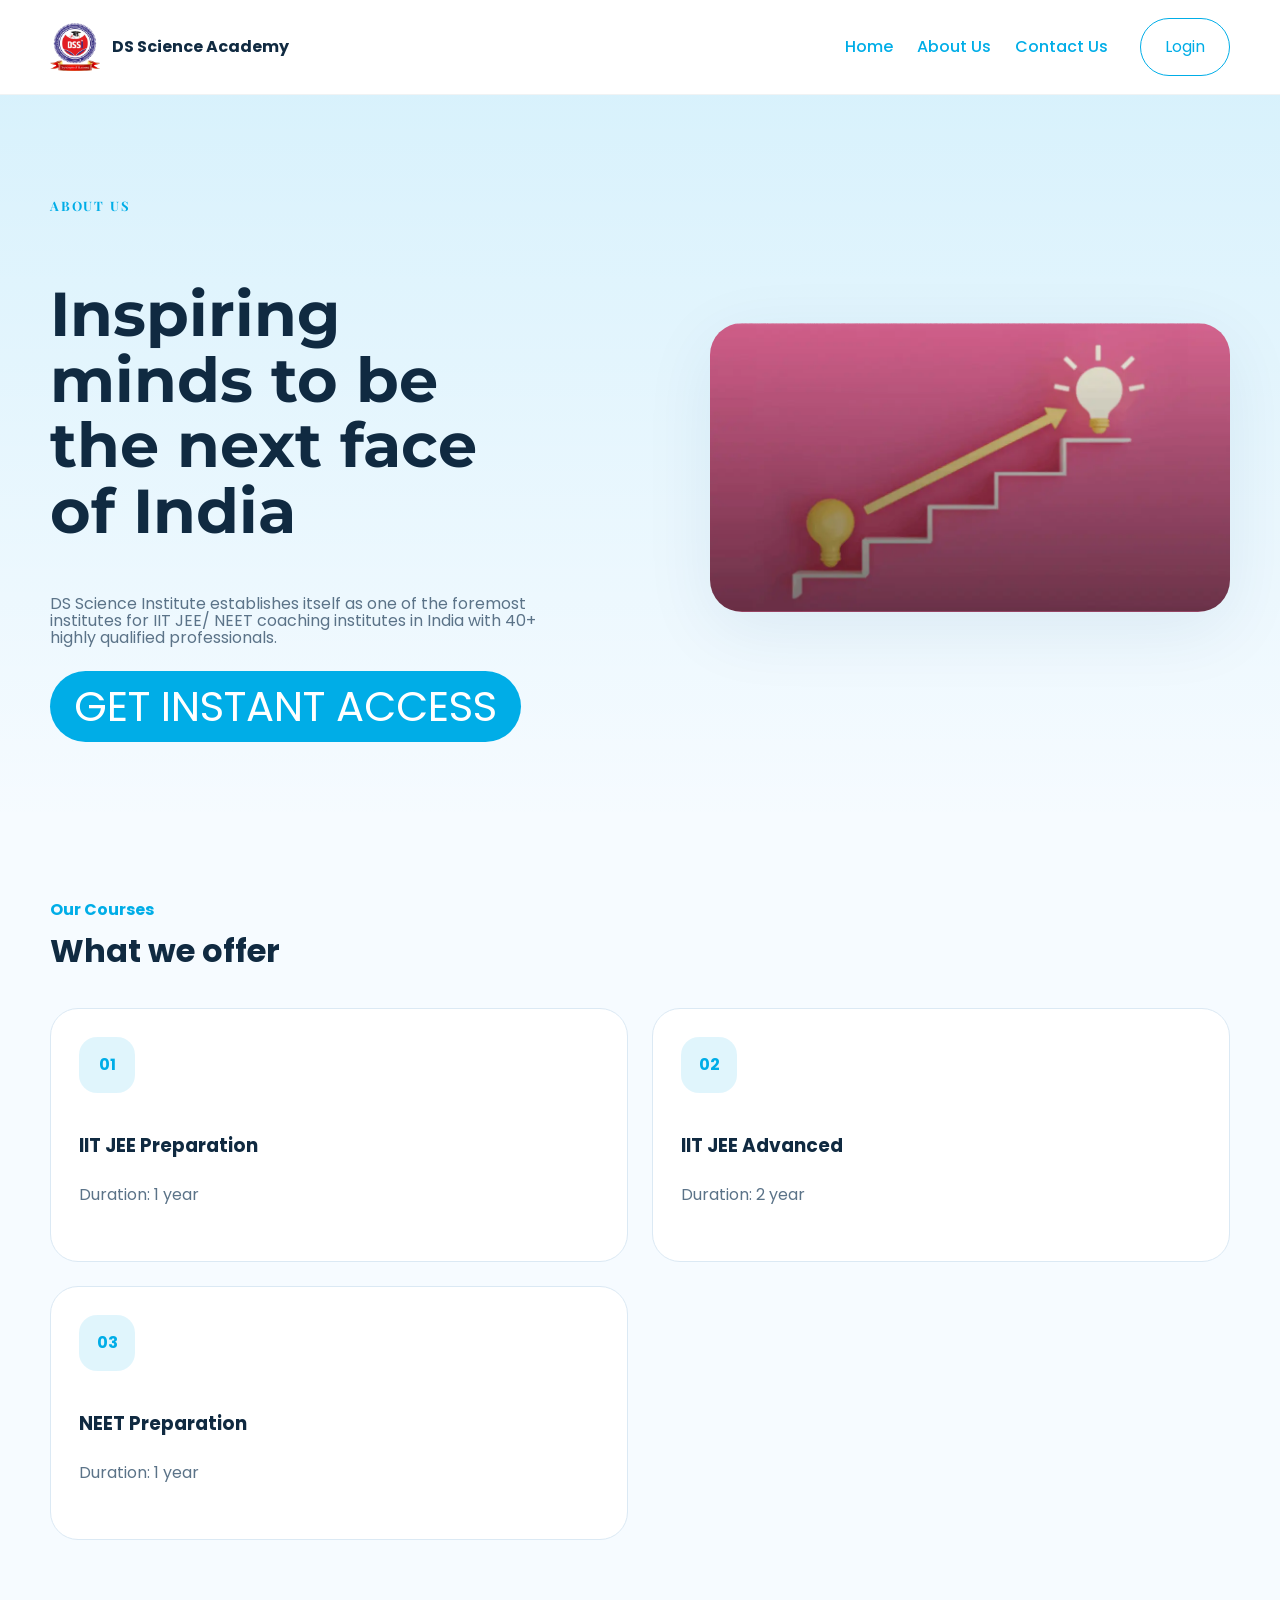
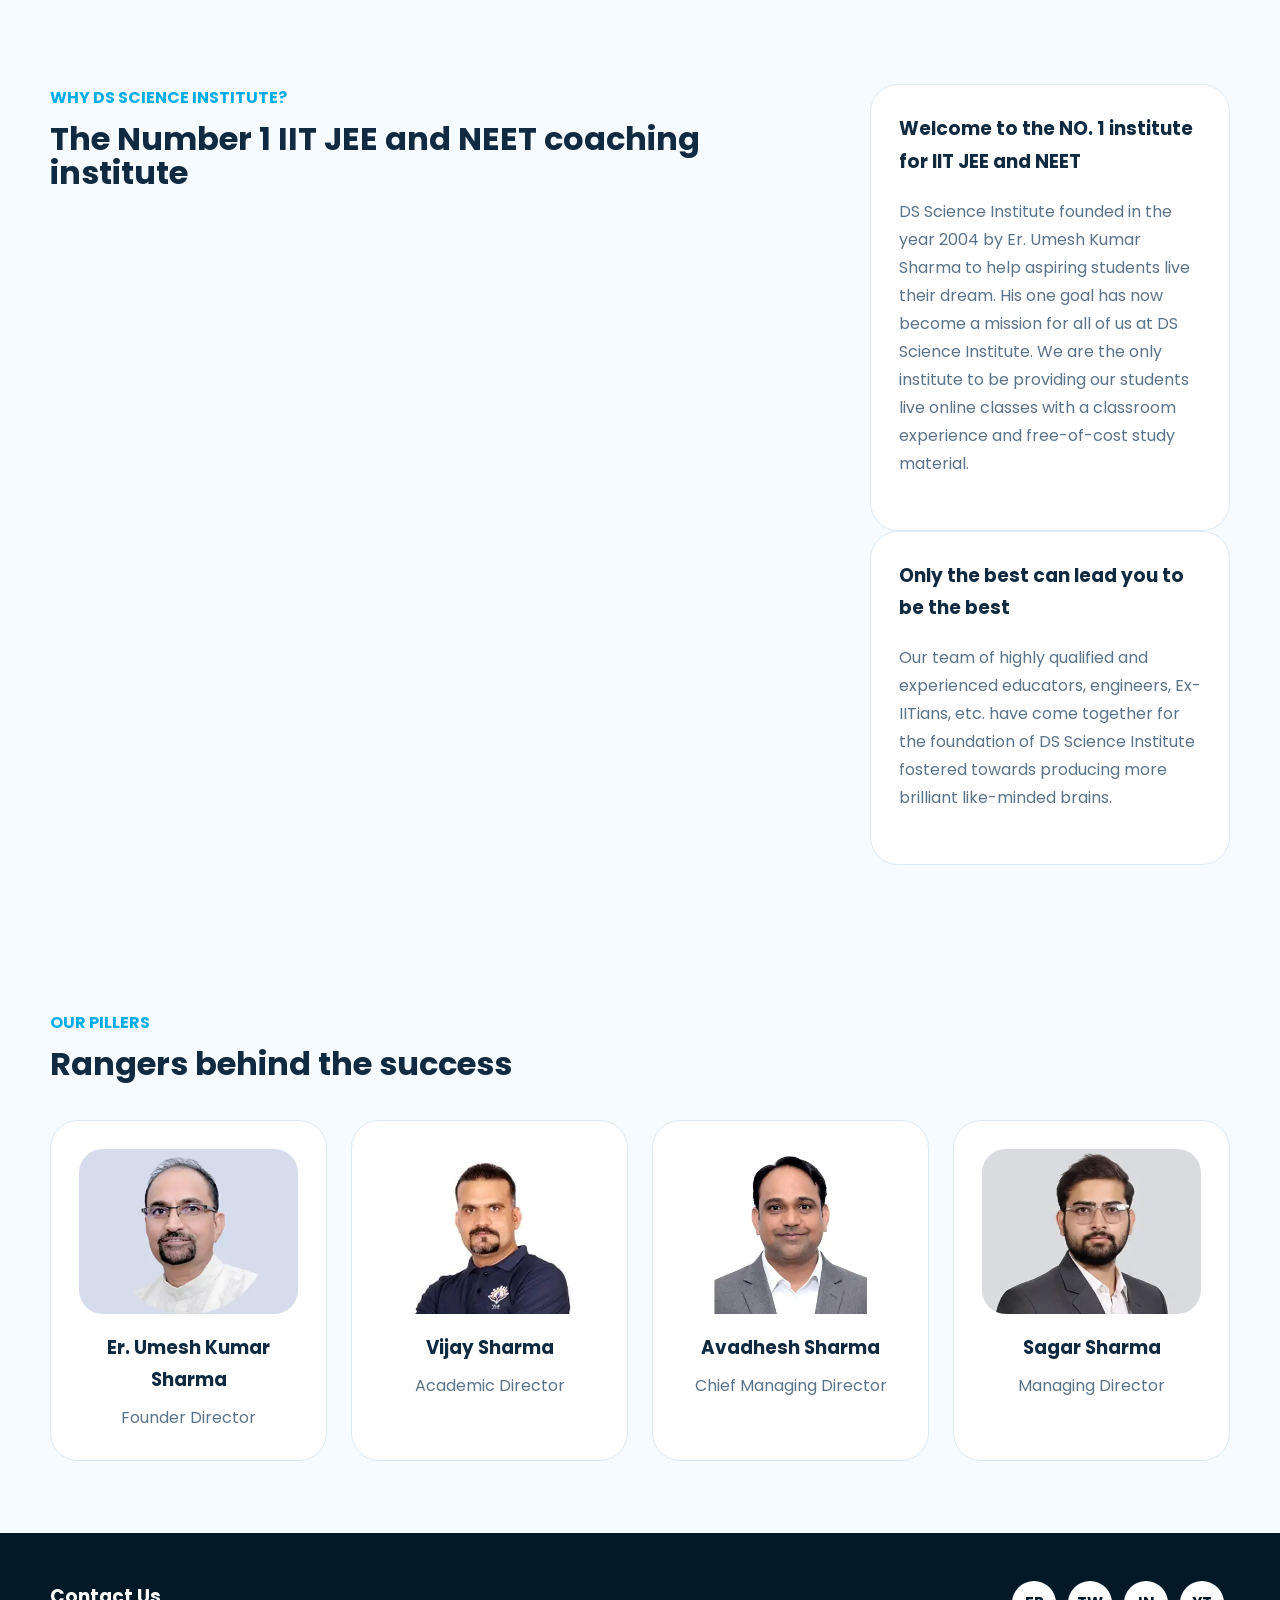
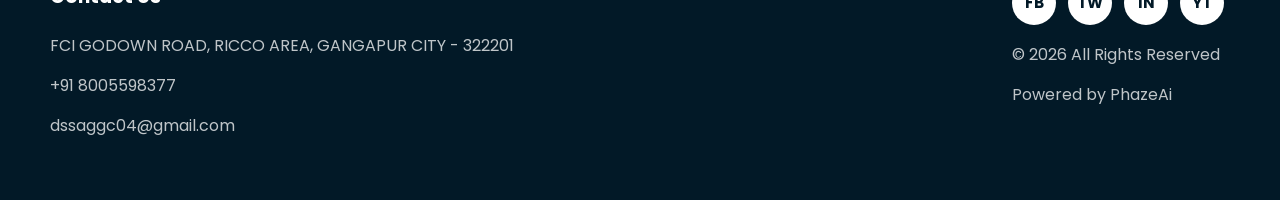
==== commit f607c304: "update all device view" ====
--- a/about-us.html
+++ b/about-us.html
@@ -19,7 +19,7 @@
         <a href="about-us.html">About Us</a>
         <a href="contact-us.html">Contact Us</a>
       </nav>
-      <a class="btn btn-outline target="_blank" rel="noreferrer">Login</a>
+      <a class="btn btn-outline" target="_blank" rel="noreferrer" href="./login.html">Login</a>
     </div>
   </header>
 
--- a/style.css
+++ b/style.css
@@ -20,6 +20,7 @@
 
 * {
   box-sizing: border-box;
+
 }
 
 html {
@@ -27,7 +28,7 @@
 }
 
 body {
-  margin: 0;
+  margin: auto; /* 0;*/
   font-family: "Rubik", "Roboto", "Helvetica", "Arial", sans-serif;
   color: var(--text);
   background: var(--bg);
@@ -89,7 +90,7 @@
 
 .brand img {
   width: 50px;
-  height: 50px;
+  height: auto;
   object-fit: contain;
 }
 
@@ -154,12 +155,12 @@
 }
 
 .hero-copy {
-  max-width: 640px;
+  max-width: 500px;
 }
 .eyebrow h1{
     font-family: "Playfair Display", serif;
   font-optical-sizing: auto;
-  font-weight: <weight>;
+  font-weight: 700;
   font-style: normal;
 }
 .eyebrow {
@@ -176,7 +177,7 @@
 .hero-copy h1{
       font-family: "Montserrat", sans-serif;
   font-optical-sizing: auto;
-  font-weight: <weight>;
+  font-weight: 700;
   font-style: normal;
 }
 .hero-copy,
@@ -191,7 +192,7 @@
 .hero-copy span{
   font-family: "Playfair Display", serif;
   font-optical-sizing: auto;
-  font-weight: <weight>;
+  font-weight: 700;
   font-style: normal;
 }
 .hero-copy p,
@@ -383,8 +384,10 @@
   .site-nav {
     justify-content: flex-end;
     position: absolute;
-    left: 0;
-    inset: 76px 20px 0;
+    left: 20px;
+    top: 70px;
+    right: 20px;
+    bottom:auto;
     display: grid;
     background: rgba(255, 255, 255, 0.98);
     border: 1px solid var(--border);
@@ -422,8 +425,45 @@
     grid-template-columns: 1fr;
   }
 }
-site-header{
-  height: 10px;
-  padding: 20px 0;
+.site-header{
+  height: auto;
+  padding: 0px;
+
+}
+
+@media (max-width:480px){
+
+.container{
+    width:95%;
+}
+
+.hero-copy h1{
+    font-size:2rem;
+    line-height:1.2;
+}
+
+.hero-copy p{
+    font-size:15px;
+}
+
+.btn{
+    width:100%;
+}
+
+.brand img{
+    width:40px;
+    height:40px;
+}
+
+.header-inner{
+    gap:10px;
+}
+
+.hero-grid,
+.feature-grid,
+.why-grid,
+.footer-grid{
+    gap:20px;
+}
 
 }
